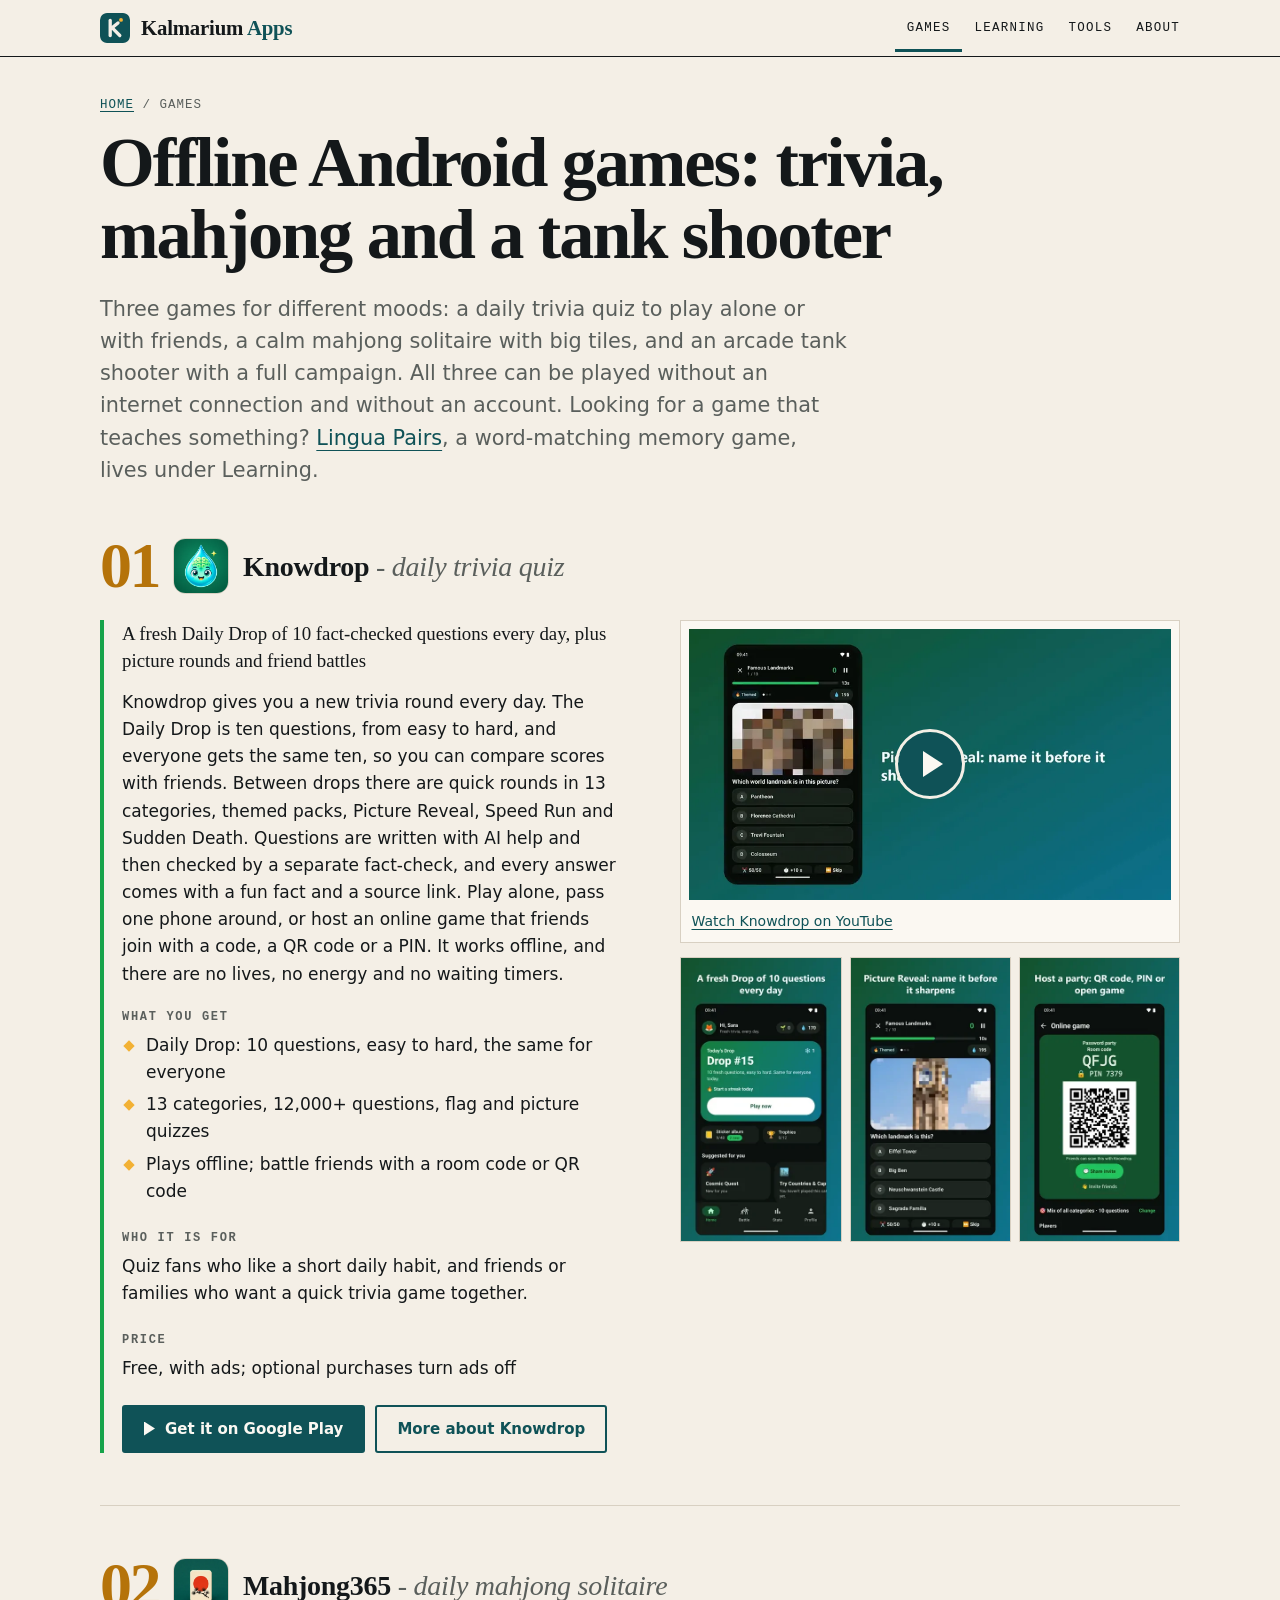
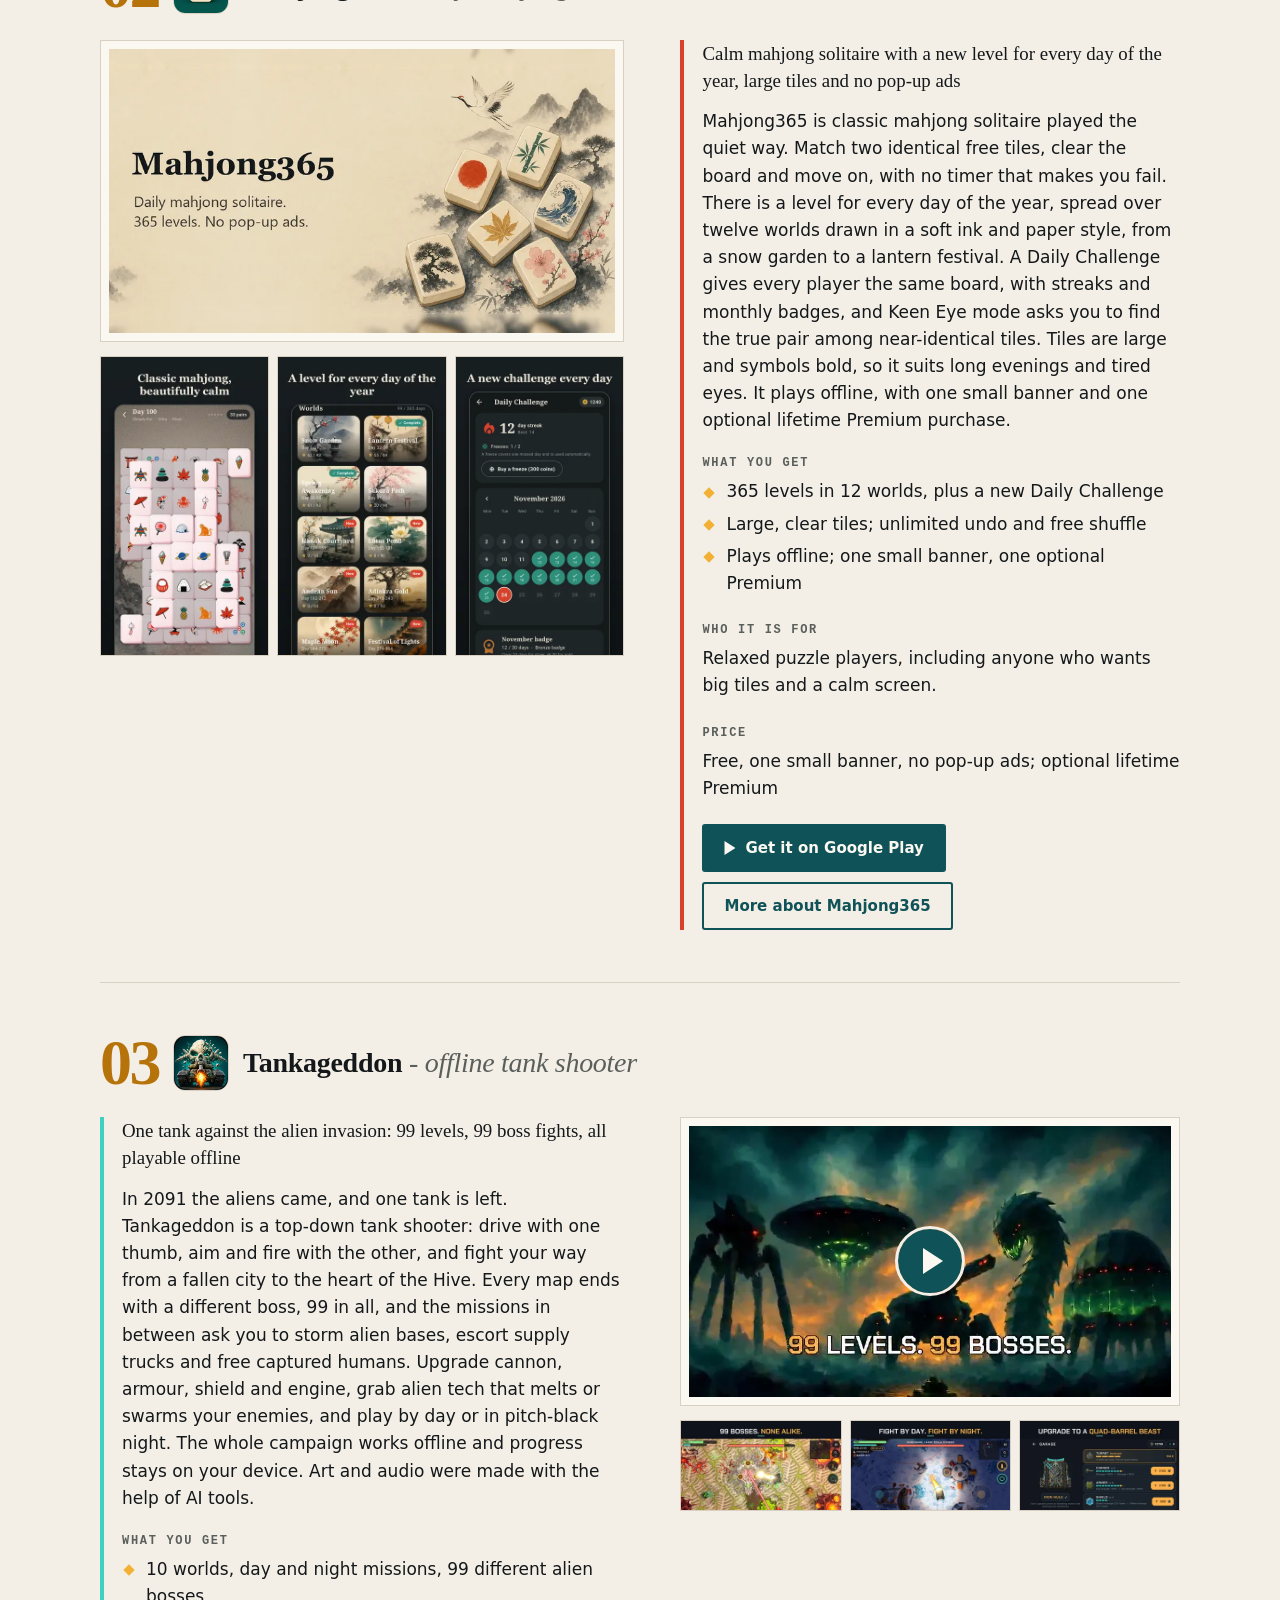
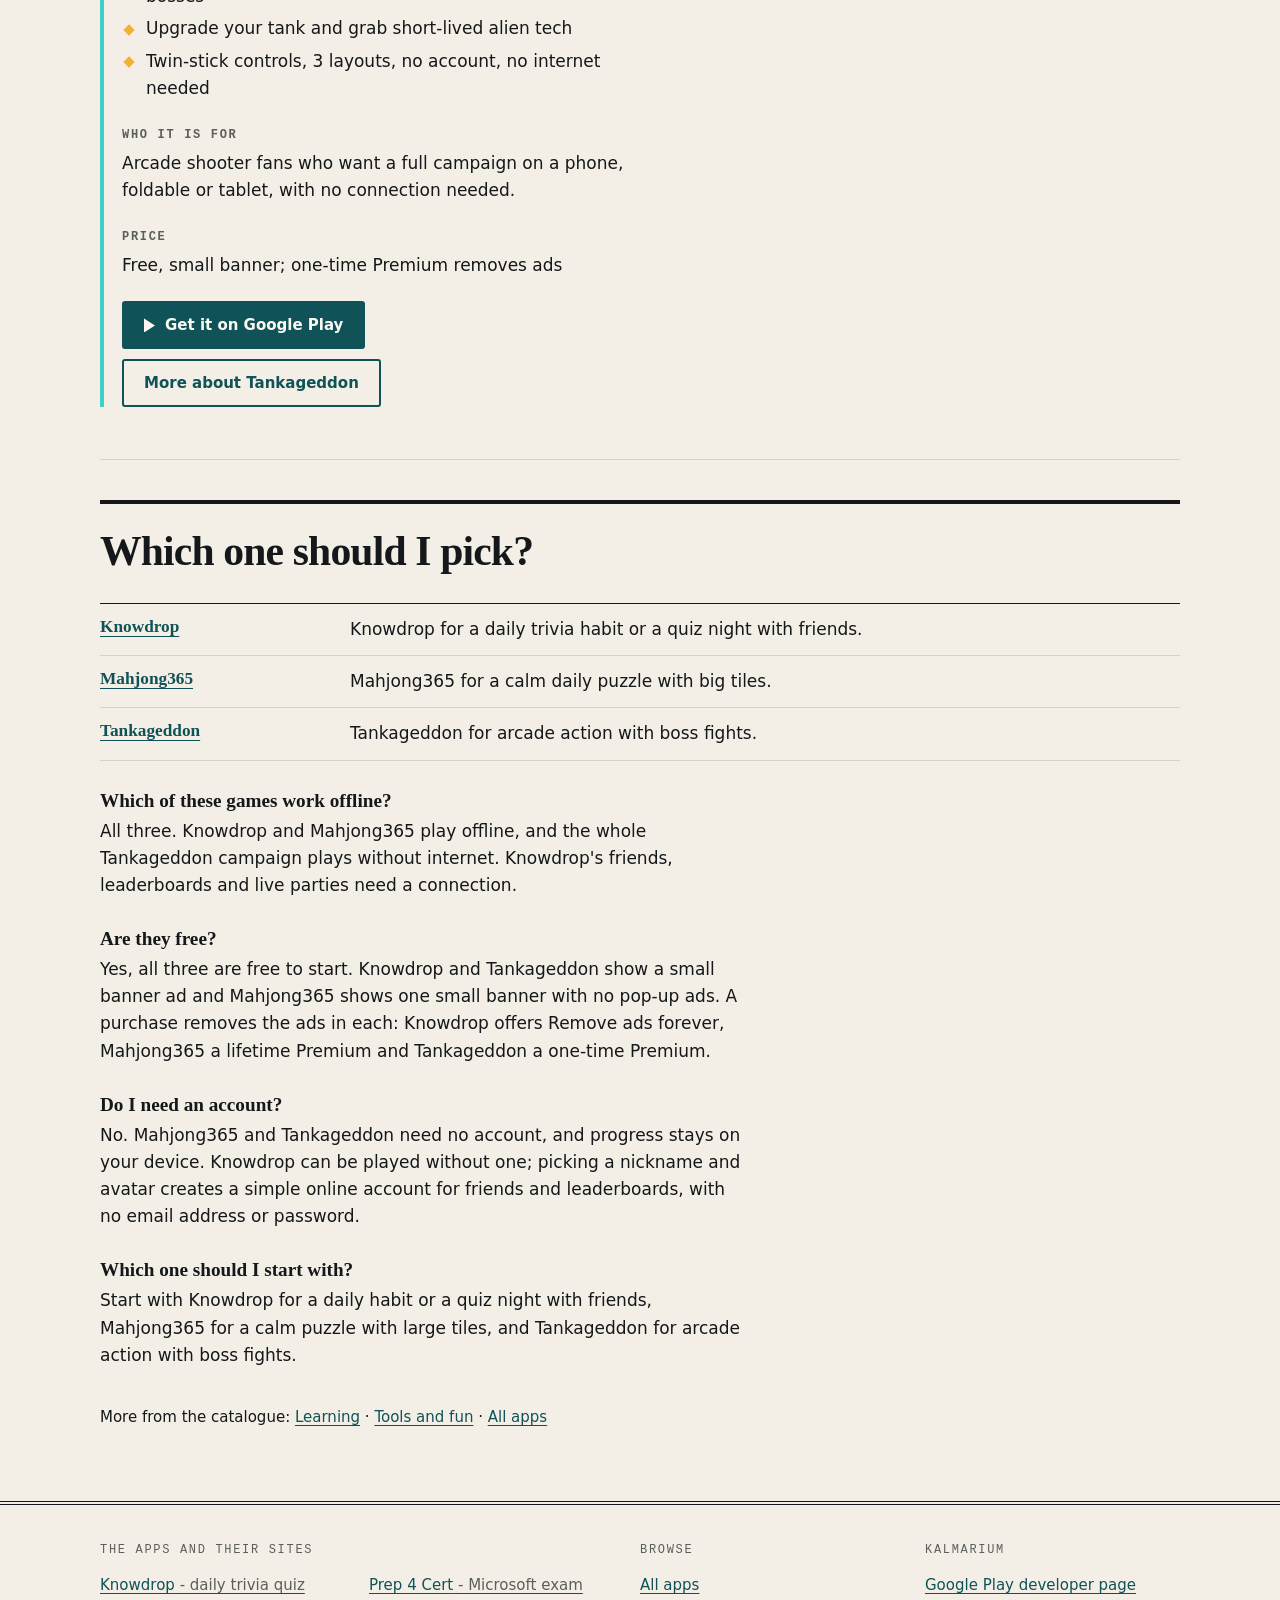
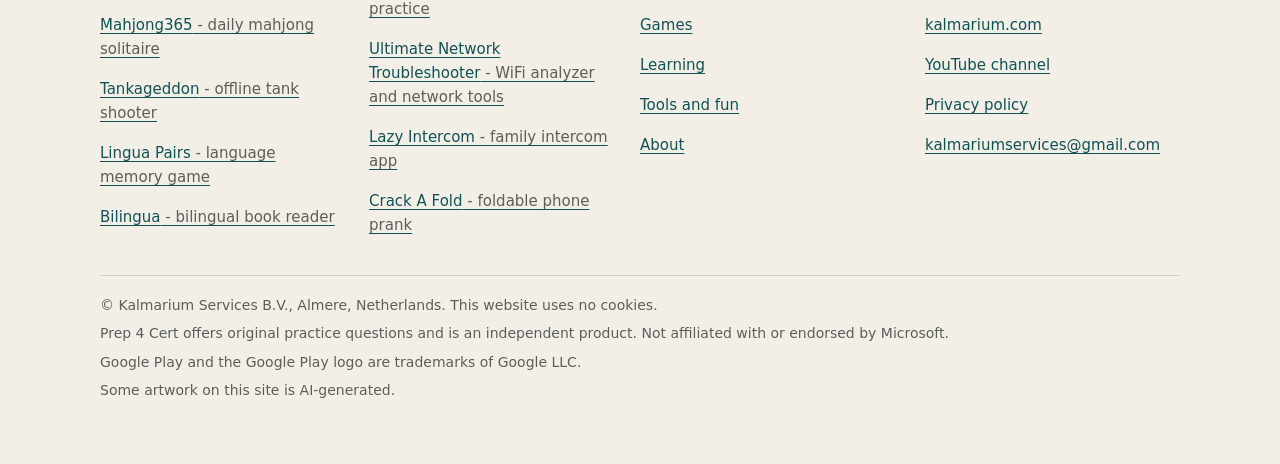
==== games/index.html @ eacc97db "Kalmarium Apps hub: landing site for all live apps Co-Authored-By: Claude Sonnet 5.5 <noreply@anthro" ====
<!doctype html>
<html lang="en">
<head>
<meta charset="utf-8">
<meta name="viewport" content="width=device-width, initial-scale=1">
<title>Android Games by Kalmarium: Trivia, Mahjong, Tank Shooter</title>
<meta name="description" content="Three Android games you can play offline: Knowdrop daily trivia quiz, Mahjong365 mahjong solitaire and Tankageddon, a tank shooter with 99 boss fights. Free to start.">
<link rel="canonical" href="https://apps.kalmarium.com/games/">
<meta name="theme-color" content="#F4EFE6" media="(prefers-color-scheme: light)">
<meta name="theme-color" content="#0E1416" media="(prefers-color-scheme: dark)">
<meta name="color-scheme" content="light dark">
<link rel="icon" type="image/png" href="/assets/favicon.png">
<link rel="apple-touch-icon" href="/assets/apple-touch-icon.png">
<meta property="og:type" content="website">
<meta property="og:site_name" content="Kalmarium Apps">
<meta property="og:locale" content="en_US">
<meta property="og:title" content="Android Games by Kalmarium: Trivia, Mahjong, Tank Shooter">
<meta property="og:description" content="Three Android games you can play offline: Knowdrop daily trivia quiz, Mahjong365 mahjong solitaire and Tankageddon, a tank shooter with 99 boss fights. Free to start.">
<meta property="og:url" content="https://apps.kalmarium.com/games/">
<meta property="og:image" content="https://apps.kalmarium.com/og.jpg">
<meta property="og:image:width" content="1200">
<meta property="og:image:height" content="630">
<meta property="og:image:alt" content="Kalmarium Apps: Android apps and games by Kalmarium Services">
<meta name="twitter:card" content="summary_large_image">
<meta name="twitter:title" content="Android Games by Kalmarium: Trivia, Mahjong, Tank Shooter">
<meta name="twitter:description" content="Three Android games you can play offline: Knowdrop daily trivia quiz, Mahjong365 mahjong solitaire and Tankageddon, a tank shooter with 99 boss fights. Free to start.">
<meta name="twitter:image" content="https://apps.kalmarium.com/og.jpg">
<link rel="stylesheet" href="/assets/site.css">
<script type="application/ld+json">{"@context":"https://schema.org","@graph":[{"@type":"Organization","@id":"https://apps.kalmarium.com/#org","name":"Kalmarium Services","legalName":"Kalmarium Services B.V.","url":"https://apps.kalmarium.com/","logo":"https://apps.kalmarium.com/brand/dev-icon-512.png","email":"kalmariumservices@gmail.com","address":{"@type":"PostalAddress","addressLocality":"Almere","addressCountry":"NL"},"sameAs":["https://play.google.com/store/apps/developer?id=Kalmarium+Services","https://www.youtube.com/@kalmariumservices","https://kalmarium.com"]},{"@type":"WebSite","@id":"https://apps.kalmarium.com/#website","name":"Kalmarium Apps","url":"https://apps.kalmarium.com/","publisher":{"@id":"https://apps.kalmarium.com/#org"},"inLanguage":"en"},{"@type":"BreadcrumbList","@id":"https://apps.kalmarium.com/games/#crumbs","itemListElement":[{"@type":"ListItem","position":1,"name":"Home","item":"https://apps.kalmarium.com/"},{"@type":"ListItem","position":2,"name":"Games","item":"https://apps.kalmarium.com/games/"}]},{"@type":"ItemList","@id":"https://apps.kalmarium.com/games/#list","itemListElement":[{"@type":"ListItem","position":1,"item":{"@type":"VideoGame","name":"Knowdrop","description":"A fresh Daily Drop of 10 fact-checked questions every day, plus picture rounds and friend battles","operatingSystem":"Android","applicationCategory":"GameApplication","url":"https://knowdrop.kalmarium.com/","installUrl":"https://play.google.com/store/apps/details?id=com.kalmarium.quizdrop&referrer=utm_source%3Dhub%26utm_medium%3Dgames","image":"https://apps.kalmarium.com/img/knowdrop/tile.webp","offers":{"@type":"Offer","price":"0","priceCurrency":"EUR"},"author":{"@id":"https://apps.kalmarium.com/#org"},"gamePlatform":"Android"}},{"@type":"ListItem","position":2,"item":{"@type":"VideoGame","name":"Mahjong365","description":"Calm mahjong solitaire with a new level for every day of the year, large tiles and no pop-up ads","operatingSystem":"Android","applicationCategory":"GameApplication","url":"https://gaborkalmar83.github.io/mahjong365-info/","installUrl":"https://play.google.com/store/apps/details?id=com.kalmarium.mahjong365&referrer=utm_source%3Dhub%26utm_medium%3Dgames","image":"https://apps.kalmarium.com/img/mahjong365/tile.webp","offers":{"@type":"Offer","price":"0","priceCurrency":"EUR"},"author":{"@id":"https://apps.kalmarium.com/#org"},"gamePlatform":"Android"}},{"@type":"ListItem","position":3,"item":{"@type":"VideoGame","name":"Tankageddon","description":"One tank against the alien invasion: 99 levels, 99 boss fights, all playable offline","operatingSystem":"Android","applicationCategory":"GameApplication","url":"https://tankageddon.kalmarium.com/","installUrl":"https://play.google.com/store/apps/details?id=com.kalmarium.tankageddon&referrer=utm_source%3Dhub%26utm_medium%3Dgames","image":"https://apps.kalmarium.com/img/tankageddon/tile.webp","offers":{"@type":"Offer","price":"0","priceCurrency":"EUR"},"author":{"@id":"https://apps.kalmarium.com/#org"},"gamePlatform":"Android"}}]},{"@type":"VideoObject","name":"Knowdrop: daily trivia quiz, trailer","description":"A short trailer for Knowdrop, the daily trivia quiz for Android: Picture Reveal, quick rounds, fun facts, 13 categories and games with friends.","thumbnailUrl":"https://apps.kalmarium.com/video/knowdrop-poster.webp","uploadDate":"2026-11-15","contentUrl":"https://apps.kalmarium.com/video/knowdrop.mp4","duration":"PT34S","width":1280,"height":720},{"@type":"VideoObject","name":"Tankageddon: offline tank shooter, trailer","description":"A 60 second trailer for Tankageddon: the alien invasion, 99 bosses, 10 worlds and the last tank on Earth.","thumbnailUrl":"https://apps.kalmarium.com/video/tankageddon-poster.webp","uploadDate":"2026-11-20","contentUrl":"https://apps.kalmarium.com/video/tankageddon.mp4","duration":"PT60S","width":1280,"height":720},{"@type":"FAQPage","@id":"https://apps.kalmarium.com/games/#faq","mainEntity":[{"@type":"Question","name":"Which of these games work offline?","acceptedAnswer":{"@type":"Answer","text":"All three. Knowdrop and Mahjong365 play offline, and the whole Tankageddon campaign plays without internet. Knowdrop's friends, leaderboards and live parties need a connection."}},{"@type":"Question","name":"Are they free?","acceptedAnswer":{"@type":"Answer","text":"Yes, all three are free to start. Knowdrop and Tankageddon show a small banner ad and Mahjong365 shows one small banner with no pop-up ads. A purchase removes the ads in each: Knowdrop offers Remove ads forever, Mahjong365 a lifetime Premium and Tankageddon a one-time Premium."}},{"@type":"Question","name":"Do I need an account?","acceptedAnswer":{"@type":"Answer","text":"No. Mahjong365 and Tankageddon need no account, and progress stays on your device. Knowdrop can be played without one; picking a nickname and avatar creates a simple online account for friends and leaderboards, with no email address or password."}},{"@type":"Question","name":"Which one should I start with?","acceptedAnswer":{"@type":"Answer","text":"Start with Knowdrop for a daily habit or a quiz night with friends, Mahjong365 for a calm puzzle with large tiles, and Tankageddon for arcade action with boss fights."}}]}]}</script>
<script defer src="/assets/site.js"></script>
<script defer src="https://overwatch.kalmarium.com/h.js" data-app="kalmarium-hub"></script>
</head>
<body>
<a class="skip" href="#main">Skip to content</a>
<header class="mast"><div class="wrap bar">
<a class="brand" href="/"><img src="/assets/logo.svg" width="30" height="30" alt="Kalmarium logo"><span>Kalmarium <i>Apps</i></span></a>
<nav aria-label="Main"><ul><li><a href="/games/" aria-current="page">Games</a></li><li><a href="/learning/">Learning</a></li><li><a href="/tools/">Tools</a></li><li><a href="/#about">About</a></li></ul></nav>
</div></header>
<main id="main">
<div class="wrap phead">
<nav class="crumbs" aria-label="Breadcrumb"><a href="/">Home</a> / <span aria-current="page">Games</span></nav>
<h1>Offline Android games: trivia, mahjong and a tank shooter</h1>
<p class="lede">Three games for different moods: a daily trivia quiz to play alone or with friends, a calm mahjong solitaire with big tiles, and an arcade tank shooter with a full campaign. All three can be played without an internet connection and without an account. Looking for a game that teaches something? <a href="/learning/#lingua-pairs">Lingua Pairs</a>, a word-matching memory game, lives under Learning.</p>

</div>
<div class="wrap">
<article class="deep" id="knowdrop" aria-labelledby="knowdrop-h" style="--a:#16a34a">
<header class="dh"><p class="no" aria-hidden="true">01</p><img src="/img/knowdrop/icon.webp" width="56" height="56" alt="Knowdrop app icon" loading="lazy" decoding="async"><h2 id="knowdrop-h"><a href="https://knowdrop.kalmarium.com/?utm_source=hub&amp;utm_medium=games">Knowdrop<span class="d"> - daily trivia quiz</span></a></h2></header>
<div class="dgrid">
<div class="txt">
<p class="hook">A fresh Daily Drop of 10 fact-checked questions every day, plus picture rounds and friend battles</p>
<p>Knowdrop gives you a new trivia round every day. The Daily Drop is ten questions, from easy to hard, and everyone gets the same ten, so you can compare scores with friends. Between drops there are quick rounds in 13 categories, themed packs, Picture Reveal, Speed Run and Sudden Death. Questions are written with AI help and then checked by a separate fact-check, and every answer comes with a fun fact and a source link. Play alone, pass one phone around, or host an online game that friends join with a code, a QR code or a PIN. It works offline, and there are no lives, no energy and no waiting timers.</p>
<h3>What you get</h3>
<ul class="pts"><li>Daily Drop: 10 questions, easy to hard, the same for everyone</li><li>13 categories, 12,000+ questions, flag and picture quizzes</li><li>Plays offline; battle friends with a room code or QR code</li></ul>
<h3>Who it is for</h3>
<p>Quiz fans who like a short daily habit, and friends or families who want a quick trivia game together.</p>
<h3>Price</h3>
<p>Free, with ads; optional purchases turn ads off</p>

<div class="btns"><a class="btn play" href="https://play.google.com/store/apps/details?id=com.kalmarium.quizdrop&amp;referrer=utm_source%3Dhub%26utm_medium%3Dgames" rel="noopener" aria-label="Get it on Google Play: Knowdrop">Get it on Google Play</a><a class="btn alt" href="https://knowdrop.kalmarium.com/?utm_source=hub&amp;utm_medium=games" aria-label="More about Knowdrop, the daily trivia quiz, on its own website">More about Knowdrop</a></div>
</div>
<div class="media"><figure class="tile"><a class="vid" href="/video/knowdrop.mp4" data-video="Play video: Knowdrop: daily trivia quiz, trailer" aria-label="Play video: Knowdrop: daily trivia quiz, trailer"><img src="/video/knowdrop-poster.webp" width="800" height="450" alt="Knowdrop logo, a smiling water drop with a green brain, with the line Fresh trivia, every day and a collage of quiz pictures" loading="lazy" decoding="async"><span class="play" aria-hidden="true"><i></i></span></a><figcaption><a href="https://www.youtube.com/watch?v=GaIAvPnITpM">Watch Knowdrop on YouTube</a></figcaption></figure><div class="shots"><img src="/img/knowdrop/shot-1.webp" width="360" height="640" alt="Knowdrop home screen with today&#x27;s Daily Drop and a Play now button" loading="lazy" decoding="async"><img src="/img/knowdrop/shot-2.webp" width="360" height="640" alt="A Picture Reveal question showing a pixelated landmark with four answer options" loading="lazy" decoding="async"><img src="/img/knowdrop/shot-3.webp" width="360" height="640" alt="Hosting an online Knowdrop game with a room code, a PIN and a QR code" loading="lazy" decoding="async"></div></div>
</div>
</article>
<article class="deep flip" id="mahjong365" aria-labelledby="mahjong365-h" style="--a:#D9412B">
<header class="dh"><p class="no" aria-hidden="true">02</p><img src="/img/mahjong365/icon.webp" width="56" height="56" alt="Mahjong365 app icon" loading="lazy" decoding="async"><h2 id="mahjong365-h"><a href="https://gaborkalmar83.github.io/mahjong365-info/?utm_source=hub&amp;utm_medium=games">Mahjong365<span class="d"> - daily mahjong solitaire</span></a></h2></header>
<div class="dgrid">
<div class="txt">
<p class="hook">Calm mahjong solitaire with a new level for every day of the year, large tiles and no pop-up ads</p>
<p>Mahjong365 is classic mahjong solitaire played the quiet way. Match two identical free tiles, clear the board and move on, with no timer that makes you fail. There is a level for every day of the year, spread over twelve worlds drawn in a soft ink and paper style, from a snow garden to a lantern festival. A Daily Challenge gives every player the same board, with streaks and monthly badges, and Keen Eye mode asks you to find the true pair among near-identical tiles. Tiles are large and symbols bold, so it suits long evenings and tired eyes. It plays offline, with one small banner and one optional lifetime Premium purchase.</p>
<h3>What you get</h3>
<ul class="pts"><li>365 levels in 12 worlds, plus a new Daily Challenge</li><li>Large, clear tiles; unlimited undo and free shuffle</li><li>Plays offline; one small banner, one optional Premium</li></ul>
<h3>Who it is for</h3>
<p>Relaxed puzzle players, including anyone who wants big tiles and a calm screen.</p>
<h3>Price</h3>
<p>Free, one small banner, no pop-up ads; optional lifetime Premium</p>

<div class="btns"><a class="btn play" href="https://play.google.com/store/apps/details?id=com.kalmarium.mahjong365&amp;referrer=utm_source%3Dhub%26utm_medium%3Dgames" rel="noopener" aria-label="Get it on Google Play: Mahjong365">Get it on Google Play</a><a class="btn alt" href="https://gaborkalmar83.github.io/mahjong365-info/?utm_source=hub&amp;utm_medium=games" aria-label="More about Mahjong365, the daily mahjong solitaire, on its own website">More about Mahjong365</a></div>
</div>
<div class="media"><figure class="tile"><img src="/img/mahjong365/tile.webp" width="800" height="450" alt="Mahjong365 title on a cream ink-wash background beside five mahjong tiles with plants, a sun and a wave" loading="lazy" decoding="async"></figure><div class="shots"><img src="/img/mahjong365/shot-1.webp" width="360" height="640" alt="A Mahjong365 board of large mahjong tiles on day 100" loading="lazy" decoding="async"><img src="/img/mahjong365/shot-2.webp" width="360" height="640" alt="The Mahjong365 world list with ink-wash pictures such as Snow Garden and Lantern Festival" loading="lazy" decoding="async"><img src="/img/mahjong365/shot-3.webp" width="360" height="640" alt="The Daily Challenge screen with a streak counter and a calendar" loading="lazy" decoding="async"></div></div>
</div>
</article>
<article class="deep" id="tankageddon" aria-labelledby="tankageddon-h" style="--a:#3fd0c4">
<header class="dh"><p class="no" aria-hidden="true">03</p><img src="/img/tankageddon/icon.webp" width="56" height="56" alt="Tankageddon app icon" loading="lazy" decoding="async"><h2 id="tankageddon-h"><a href="https://tankageddon.kalmarium.com/?utm_source=hub&amp;utm_medium=games">Tankageddon<span class="d"> - offline tank shooter</span></a></h2></header>
<div class="dgrid">
<div class="txt">
<p class="hook">One tank against the alien invasion: 99 levels, 99 boss fights, all playable offline</p>
<p>In 2091 the aliens came, and one tank is left. Tankageddon is a top-down tank shooter: drive with one thumb, aim and fire with the other, and fight your way from a fallen city to the heart of the Hive. Every map ends with a different boss, 99 in all, and the missions in between ask you to storm alien bases, escort supply trucks and free captured humans. Upgrade cannon, armour, shield and engine, grab alien tech that melts or swarms your enemies, and play by day or in pitch-black night. The whole campaign works offline and progress stays on your device. Art and audio were made with the help of AI tools.</p>
<h3>What you get</h3>
<ul class="pts"><li>10 worlds, day and night missions, 99 different alien bosses</li><li>Upgrade your tank and grab short-lived alien tech</li><li>Twin-stick controls, 3 layouts, no account, no internet needed</li></ul>
<h3>Who it is for</h3>
<p>Arcade shooter fans who want a full campaign on a phone, foldable or tablet, with no connection needed.</p>
<h3>Price</h3>
<p>Free, small banner; one-time Premium removes ads</p>

<div class="btns"><a class="btn play" href="https://play.google.com/store/apps/details?id=com.kalmarium.tankageddon&amp;referrer=utm_source%3Dhub%26utm_medium%3Dgames" rel="noopener" aria-label="Get it on Google Play: Tankageddon">Get it on Google Play</a><a class="btn alt" href="https://tankageddon.kalmarium.com/?utm_source=hub&amp;utm_medium=games" aria-label="More about Tankageddon, the offline tank shooter, on its own website">More about Tankageddon</a></div>
</div>
<div class="media"><figure class="tile"><a class="vid" href="/video/tankageddon.mp4" data-video="Play video: Tankageddon: offline tank shooter, trailer" aria-label="Play video: Tankageddon: offline tank shooter, trailer"><img src="/video/tankageddon-poster.webp" width="800" height="450" alt="A lone tank fires at an alien mothership above a burning ruined city" loading="lazy" decoding="async"><span class="play" aria-hidden="true"><i></i></span></a></figure><div class="shots"><img src="/img/tankageddon/shot-1.webp" width="360" height="202" alt="Tankageddon boss fight with the tank firing at a giant alien boss" loading="lazy" decoding="async"><img src="/img/tankageddon/shot-2.webp" width="360" height="202" alt="A night mission in Tankageddon lit by the tank&#x27;s headlights" loading="lazy" decoding="async"><img src="/img/tankageddon/shot-3.webp" width="360" height="202" alt="The Tankageddon garage screen with tank upgrades from one barrel to four" loading="lazy" decoding="async"></div></div>
</div>
</article>
<section class="pick" aria-labelledby="pick-h">
<h2 id="pick-h">Which one should I pick?</h2>
<dl><div><dt><a href="#knowdrop">Knowdrop</a></dt><dd>Knowdrop for a daily trivia habit or a quiz night with friends.</dd></div><div><dt><a href="#mahjong365">Mahjong365</a></dt><dd>Mahjong365 for a calm daily puzzle with big tiles.</dd></div><div><dt><a href="#tankageddon">Tankageddon</a></dt><dd>Tankageddon for arcade action with boss fights.</dd></div></dl>
<h3>Which of these games work offline?</h3>
<p>All three. Knowdrop and Mahjong365 play offline, and the whole Tankageddon campaign plays without internet. Knowdrop&#x27;s friends, leaderboards and live parties need a connection.</p>
<h3>Are they free?</h3>
<p>Yes, all three are free to start. Knowdrop and Tankageddon show a small banner ad and Mahjong365 shows one small banner with no pop-up ads. A purchase removes the ads in each: Knowdrop offers Remove ads forever, Mahjong365 a lifetime Premium and Tankageddon a one-time Premium.</p>
<h3>Do I need an account?</h3>
<p>No. Mahjong365 and Tankageddon need no account, and progress stays on your device. Knowdrop can be played without one; picking a nickname and avatar creates a simple online account for friends and leaderboards, with no email address or password.</p>
<h3>Which one should I start with?</h3>
<p>Start with Knowdrop for a daily habit or a quiz night with friends, Mahjong365 for a calm puzzle with large tiles, and Tankageddon for arcade action with boss fights.</p>
</section>
<p class="others">More from the catalogue: <a href="/learning/">Learning</a> &middot; <a href="/tools/">Tools and fun</a> &middot; <a href="/">All apps</a></p>
</div>
</main>
<footer class="foot"><div class="wrap">
<div class="fcols">
<nav class="apps" aria-label="App websites"><p class="fh">The apps and their sites</p><ul><li><a href="https://knowdrop.kalmarium.com/?utm_source=hub&amp;utm_medium=games">Knowdrop<span>&nbsp;- daily trivia quiz</span></a></li><li><a href="https://gaborkalmar83.github.io/mahjong365-info/?utm_source=hub&amp;utm_medium=games">Mahjong365<span>&nbsp;- daily mahjong solitaire</span></a></li><li><a href="https://tankageddon.kalmarium.com/?utm_source=hub&amp;utm_medium=games">Tankageddon<span>&nbsp;- offline tank shooter</span></a></li><li><a href="https://lingua.kalmarium.com/?utm_source=hub&amp;utm_medium=games">Lingua Pairs<span>&nbsp;- language memory game</span></a></li><li><a href="https://bilingua.kalmarium.com/?utm_source=hub&amp;utm_medium=games">Bilingua<span>&nbsp;- bilingual book reader</span></a></li><li><a href="https://prep4cert.kalmarium.com/?utm_source=hub&amp;utm_medium=games">Prep 4 Cert<span>&nbsp;- Microsoft exam practice</span></a></li><li><a href="https://netcheck.kalmarium.com/?utm_source=hub&amp;utm_medium=games">Ultimate Network Troubleshooter<span>&nbsp;- WiFi analyzer and network tools</span></a></li><li><a href="https://intercom.kalmarium.com/?utm_source=hub&amp;utm_medium=games">Lazy Intercom<span>&nbsp;- family intercom app</span></a></li><li><a href="https://crackafold.kalmarium.com/?utm_source=hub&amp;utm_medium=games">Crack A Fold<span>&nbsp;- foldable phone prank</span></a></li></ul></nav>
<nav aria-label="Browse"><p class="fh">Browse</p><ul><li><a href="/">All apps</a></li><li><a href="/games/">Games</a></li><li><a href="/learning/">Learning</a></li><li><a href="/tools/">Tools and fun</a></li><li><a href="/#about">About</a></li></ul></nav>
<nav aria-label="Kalmarium"><p class="fh">Kalmarium</p><ul><li><a href="https://play.google.com/store/apps/developer?id=Kalmarium+Services">Google Play developer page</a></li><li><a href="https://kalmarium.com">kalmarium.com</a></li><li><a href="https://www.youtube.com/@kalmariumservices">YouTube channel</a></li><li><a href="/privacy-policy.html">Privacy policy</a></li><li><a href="mailto:kalmariumservices@gmail.com">kalmariumservices@gmail.com</a></li></ul></nav>
</div>
<div class="legal"><p>&copy; Kalmarium Services B.V., Almere, Netherlands. This website uses no cookies.</p><p>Prep 4 Cert offers original practice questions and is an independent product. Not affiliated with or endorsed by Microsoft.</p><p>Google Play and the Google Play logo are trademarks of Google LLC.</p><p>Some artwork on this site is AI-generated.</p></div>
</div></footer>
</body>
</html>
---- assets/site.css ----
/* Kalmarium Apps: a printed product catalogue. System fonts only. */
:root{color-scheme:light dark;--paper:#F4EFE6;--surface:#FBF8F2;--ink:#14181A;--muted:#5A5F5C;--line:#D8D0C2;--brand:#0F5257;--on-brand:#FBF8F2;--accent:#B5730A;--fill:#F2B134;--signal:#C23A26;--band:#0F5257;--band-ink:#F4EFE6;--band-mute:#B9D2CF;--band-line:#2F7A7E;--serif:Georgia,"Iowan Old Style","Palatino Linotype",serif;--sans:system-ui,-apple-system,"Segoe UI",Roboto,sans-serif;--mono:ui-monospace,"Cascadia Mono",Consolas,monospace}
@media (prefers-color-scheme:dark){:root{--paper:#0E1416;--surface:#151E21;--ink:#E9EEF0;--muted:#9AA8AD;--line:#2A383D;--brand:#3FD0C4;--on-brand:#0E1416;--accent:#FFB347;--fill:#FFB347;--signal:#E8654F;--band:#151E21;--band-ink:#E9EEF0;--band-mute:#9AA8AD;--band-line:#2A383D}}
*,*::before,*::after{box-sizing:border-box}
html{-webkit-text-size-adjust:100%;scroll-behavior:smooth;scroll-padding-top:12px}
body{margin:0;background:var(--paper);color:var(--ink);font:17px/1.6 var(--sans);text-rendering:optimizeLegibility}
img{display:block;max-width:100%;height:auto}
a{color:var(--brand);text-underline-offset:.22em;text-decoration-thickness:1px}
a:hover{text-decoration-thickness:2px}
:focus-visible{outline:2px solid var(--brand);outline-offset:2px}
.band :focus-visible{outline-color:var(--band-ink)}
.wrap{max-width:1120px;margin:0 auto;padding:0 20px}
.skip{position:absolute;left:12px;top:-80px;z-index:10;background:var(--ink);color:var(--paper);padding:12px 16px;font-weight:600}
.skip:focus{top:8px}
h1,h2,h3{font-family:var(--serif);font-weight:700;margin:0;text-wrap:balance}
p{margin:0 0 1em}
ul{margin:0;padding:0}

/* masthead */
.mast{border-bottom:1px solid var(--ink)}
.bar{display:flex;flex-wrap:wrap;align-items:center;justify-content:space-between;column-gap:24px}
.brand{display:flex;align-items:center;gap:11px;min-height:56px;font:700 1.3rem/1 var(--serif);letter-spacing:-.01em;color:var(--ink);text-decoration:none}
.brand img{width:30px;height:30px;border-radius:7px;object-fit:cover;object-position:0 50%}
.brand i{font-style:normal;color:var(--brand)}
.mast nav ul{display:flex;flex-wrap:wrap;list-style:none;margin:0 -12px}
.mast nav a{display:inline-flex;align-items:center;min-height:48px;padding:0 12px;font:12.5px/1 var(--mono);letter-spacing:.1em;text-transform:uppercase;color:var(--ink);text-decoration:none;border-bottom:3px solid transparent;border-top:3px solid transparent}
.mast nav a:hover,.mast nav a[aria-current]{border-bottom-color:var(--brand)}

/* hero */
.hero{padding:44px 20px 0}
.kicker{margin:0 0 20px;font:12.5px/1.5 var(--mono);letter-spacing:.12em;text-transform:uppercase;color:var(--muted)}
.kicker::before{content:"";display:inline-block;width:32px;height:4px;margin-right:12px;vertical-align:middle;background:var(--fill)}
h1{font-size:clamp(2.4rem,8.2vw,5.2rem);line-height:1.02;letter-spacing:-.03em;max-width:13em}
h1 em{display:block;font-weight:400;color:var(--brand)}
.lede{max-width:36em;margin:22px 0 0;font-size:clamp(1.08rem,2.3vw,1.3rem);line-height:1.55;color:var(--muted)}
.strip{display:grid;grid-template-columns:repeat(3,1fr);margin:40px 0 0;padding:0;list-style:none;border-top:1px solid var(--ink);border-left:1px solid var(--line)}
.strip li{border-right:1px solid var(--line);border-bottom:1px solid var(--line)}
.strip li{display:flex}
.strip a{flex:1;display:flex;flex-direction:column;align-items:center;gap:7px;padding:14px 6px 14px;color:var(--ink);text-decoration:none;text-align:center;font:600 13px/1.25 var(--sans)}
.strip a:hover{background:var(--surface)}
.strip b{font:400 11px/1 var(--mono);letter-spacing:.12em;color:var(--muted)}
.strip img{width:72px;height:72px;border-radius:22%}
.ruler{height:16px;margin:0 0 0;background:repeating-linear-gradient(90deg,var(--line) 0 1px,transparent 1px 8px) bottom/100% 7px no-repeat,repeating-linear-gradient(90deg,var(--muted) 0 1px,transparent 1px 40px) bottom/100% 14px no-repeat;opacity:.9}

/* catalogue */
.cat{padding-top:60px}
.cat-h{display:flex;flex-wrap:wrap;align-items:baseline;justify-content:space-between;gap:4px 24px;padding-top:14px;border-top:4px solid var(--ink)}
.cat-h h2{font-size:clamp(1.9rem,4.6vw,2.8rem);line-height:1.1;letter-spacing:-.02em}
.cat-h p{margin:0;font:12.5px/1.5 var(--mono);letter-spacing:.1em;text-transform:uppercase;color:var(--muted)}
.cat-h a{color:var(--brand)}
.cat-i{max-width:40em;margin:10px 0 0;color:var(--muted)}
.entry{display:grid;gap:24px;padding:40px 0;border-bottom:1px solid var(--line)}
.entry:last-child{border-bottom:0}
.txt{padding-left:18px;border-left:4px solid var(--a,var(--brand))}
.no{display:flex;align-items:baseline;gap:10px;margin:0 0 4px;font:700 clamp(2.8rem,7vw,4.2rem)/1 var(--serif);letter-spacing:-.04em;color:var(--accent)}
.no small{font:400 12px/1 var(--mono);letter-spacing:.12em;color:var(--muted)}
.eh{display:flex;align-items:center;gap:14px;margin:12px 0 12px}
.eh img{flex:none;width:56px;height:56px;border-radius:22%;border:1px solid var(--line)}
.eh h3,.dh h2{font-size:clamp(1.3rem,3.2vw,1.75rem);line-height:1.18;letter-spacing:-.01em}
.eh a,.dh a{color:var(--ink);text-decoration:none}
.eh a:hover,.dh a:hover{color:var(--brand);text-decoration:underline}
.eh .d,.dh .d{font-weight:400;font-style:italic;color:var(--muted)}
.hook{margin:0 0 14px;font:1.18rem/1.45 var(--serif)}
.pts{list-style:none;margin:0 0 6px}
.pts li{position:relative;margin:5px 0;padding-left:24px}
.pts li::before{content:"";position:absolute;left:3px;top:.6em;width:8px;height:8px;background:var(--fill);transform:rotate(45deg)}
.spec{margin:18px 0 0;border-top:1px solid var(--ink)}
.spec div{display:grid;grid-template-columns:84px 1fr;gap:12px;padding:9px 0;border-bottom:1px solid var(--line)}
.spec dt{font:400 11.5px/1.7 var(--mono);letter-spacing:.12em;text-transform:uppercase;color:var(--muted)}
.spec dd{margin:0;font-size:15px;line-height:1.5}
.note{margin:12px 0 0;font-size:14px;color:var(--muted)}
.btns{display:flex;flex-wrap:wrap;gap:10px;margin-top:22px}
.btn{display:inline-flex;align-items:center;justify-content:center;gap:10px;min-height:48px;padding:0 20px;border:2px solid var(--brand);border-radius:3px;background:var(--brand);color:var(--on-brand);font:600 15px/1.2 var(--sans);text-decoration:none;transition:transform .12s,background-color .12s,color .12s}
.btn:hover{transform:translateY(-2px);text-decoration:none}
.btn.alt{background:transparent;color:var(--brand)}
.btn.alt:hover{background:var(--brand);color:var(--on-brand)}
.btn.play::before{content:"";width:11px;height:14px;background:currentColor;clip-path:polygon(0 0,100% 50%,0 100%)}
.tile{margin:0;padding:8px;background:var(--surface);border:1px solid var(--line)}
.tile figcaption{padding:10px 2px 2px;font-size:14px}
.tile>img,.tile>.vid>img{width:100%;aspect-ratio:16/9;object-fit:cover;background:var(--line)}

/* video facade */
.vid{position:relative;display:block;color:inherit}
.vid .play{position:absolute;inset:0;display:grid;place-items:center}
.vid .play i{position:relative;width:64px;height:64px;border-radius:50%;background:var(--brand);outline:3px solid var(--paper)}
.vid .play i::before{content:"";position:absolute;left:25px;top:19px;border:13px solid transparent;border-left:20px solid var(--on-brand);border-right:0}
.vid:hover .play i{transform:scale(1.06);transition:transform .12s}
video{display:block;width:100%;height:auto;background:#000}
.tall{max-width:300px;margin:0 auto}

/* band: how we build */
.band{margin-top:64px;background:var(--band);color:var(--band-ink)}
.band .wrap{padding-top:52px;padding-bottom:56px}
.band h2{font-size:clamp(1.9rem,4.6vw,2.8rem);letter-spacing:-.02em}
.band ol{display:grid;grid-template-columns:1fr;margin:30px 0 0;padding:0;list-style:none;border-top:1px solid var(--band-ink)}
.band li{padding:18px 0 20px;border-bottom:1px solid var(--band-line)}
.band li b{display:block;margin-bottom:4px;font:700 1.2rem/1.25 var(--serif)}
.band li span{display:block;font:400 11.5px/1 var(--mono);letter-spacing:.14em;color:var(--fill);margin-bottom:10px}
.band p{margin:0;color:var(--band-mute)}

/* about */
.about{display:grid;gap:28px;padding-top:64px;padding-bottom:8px}
.about h2{font-size:clamp(1.9rem,4.6vw,2.8rem);letter-spacing:-.02em;margin-bottom:14px}
.about p{max-width:36em}
.co{margin:0;padding:16px 18px;background:var(--surface);border:1px solid var(--line);border-top:4px solid var(--fill);font-size:15px;align-self:start}
.co dt{font:400 11.5px/1.7 var(--mono);letter-spacing:.12em;text-transform:uppercase;color:var(--muted)}
.co dd{margin:0 0 12px}
.co dd:last-child{margin:0}

/* footer */
.foot{margin-top:72px;padding:36px 0 56px;border-top:4px double var(--ink);font-size:15px}
.fcols{display:grid;gap:30px}
.foot .fh{margin:0 0 6px;font:400 12px/1.5 var(--mono);letter-spacing:.14em;text-transform:uppercase;color:var(--muted)}
.foot ul{list-style:none}
.foot li a{display:block;padding:12px 0;line-height:24px}
.foot li a span{color:var(--muted)}
.legal{margin:30px 0 0;padding-top:18px;border-top:1px solid var(--line);color:var(--muted);font-size:14px}
.legal p{margin:0 0 6px}

/* category pages */
.crumbs{margin:0;padding:14px 0 0;font:12.5px/1.5 var(--mono);letter-spacing:.08em;text-transform:uppercase;color:var(--muted)}
.crumbs a{display:inline-flex;align-items:center;min-height:44px;color:var(--brand)}
.phead{padding:12px 20px 0}
.phead h1{font-size:clamp(2.2rem,7vw,4.4rem);max-width:15em}
.cross{margin:26px 0 0;padding:12px 0;border-top:1px solid var(--line);border-bottom:1px solid var(--line);font-size:15px}
.deep{padding:48px 0 52px;border-bottom:1px solid var(--line)}
.dh{display:flex;align-items:center;gap:14px;margin:0 0 22px}
.dh .no{margin:0;font-size:clamp(2.6rem,7vw,4rem)}
.dh img{flex:none;width:56px;height:56px;border-radius:22%;border:1px solid var(--line)}
.dgrid{display:grid;gap:28px}
.dgrid h3{margin:24px 0 6px;font:700 12px/1.5 var(--mono);letter-spacing:.14em;text-transform:uppercase;color:var(--muted)}
.dgrid h3:first-of-type{margin-top:20px}
.dgrid p{max-width:38em}
.media{display:grid;gap:14px;align-content:start}
.shots{display:grid;grid-template-columns:repeat(3,1fr);gap:8px;margin:0;align-items:start}
.shots img{width:100%;border:1px solid var(--line);background:var(--line)}
.ytl{margin:0;font-size:15px}
.pick{margin:40px 0 0;padding-top:14px;border-top:4px solid var(--ink)}
.pick h2{font-size:clamp(1.8rem,4.4vw,2.6rem);letter-spacing:-.02em;margin-bottom:12px}
.pick dl{margin:18px 0 8px;border-top:1px solid var(--ink)}
.pick dl div{display:grid;gap:2px 20px;padding:12px 0;border-bottom:1px solid var(--line)}
.pick dt{font:700 1.08rem/1.3 var(--serif)}
.pick dd{margin:0}
.pick h3{margin:28px 0 4px;font:700 1.2rem/1.3 var(--serif)}
.pick p{max-width:38em}
.others{margin:36px 0 0;font-size:15px}
.doc{max-width:42em;padding-top:36px}
.doc h1{font-size:clamp(2.2rem,6vw,3.6rem)}
.doc h2{margin:34px 0 8px;font-size:1.45rem}
.doc .lede{margin-bottom:26px}

@media (min-width:600px){
.band ol{grid-template-columns:1fr 1fr;column-gap:36px}
.fcols{grid-template-columns:1fr 1fr}
.fcols .apps ul{columns:2;column-gap:28px}
.fcols .apps li{break-inside:avoid}
.pick dl div{grid-template-columns:230px 1fr}
}
@media (min-width:900px){
.hero{padding-top:72px}
.strip{grid-template-columns:repeat(9,1fr)}
.strip img{width:80px;height:80px}
.entry{grid-template-columns:minmax(0,1.08fr) minmax(0,1fr);gap:56px;align-items:center;padding:56px 0}
.entry.flip .tile{order:-1}
.band ol{grid-template-columns:repeat(4,1fr);column-gap:0}
.band li{padding:20px 28px 24px 0;margin-right:28px;border-bottom:0;border-right:1px solid var(--band-line)}
.band li:last-child{border-right:0;margin-right:0}
.about{grid-template-columns:1.5fr 1fr;gap:64px}
.fcols{grid-template-columns:2fr 1fr 1fr}
.dgrid{grid-template-columns:minmax(0,1.05fr) minmax(0,1fr);gap:56px}
.deep.flip .media{order:-1}
.foot li a{padding:8px 0}
}
@media (max-width:380px){.btn{width:100%}.strip a{font-size:12px}}
@media (prefers-reduced-motion:reduce){html{scroll-behavior:auto}*,*::before,*::after{transition:none!important;animation:none!important}.btn:hover,.vid:hover .play i{transform:none}}
@media print{.mast nav,.ruler,.btns,.strip,.skip{display:none}body{background:#fff;color:#000}}
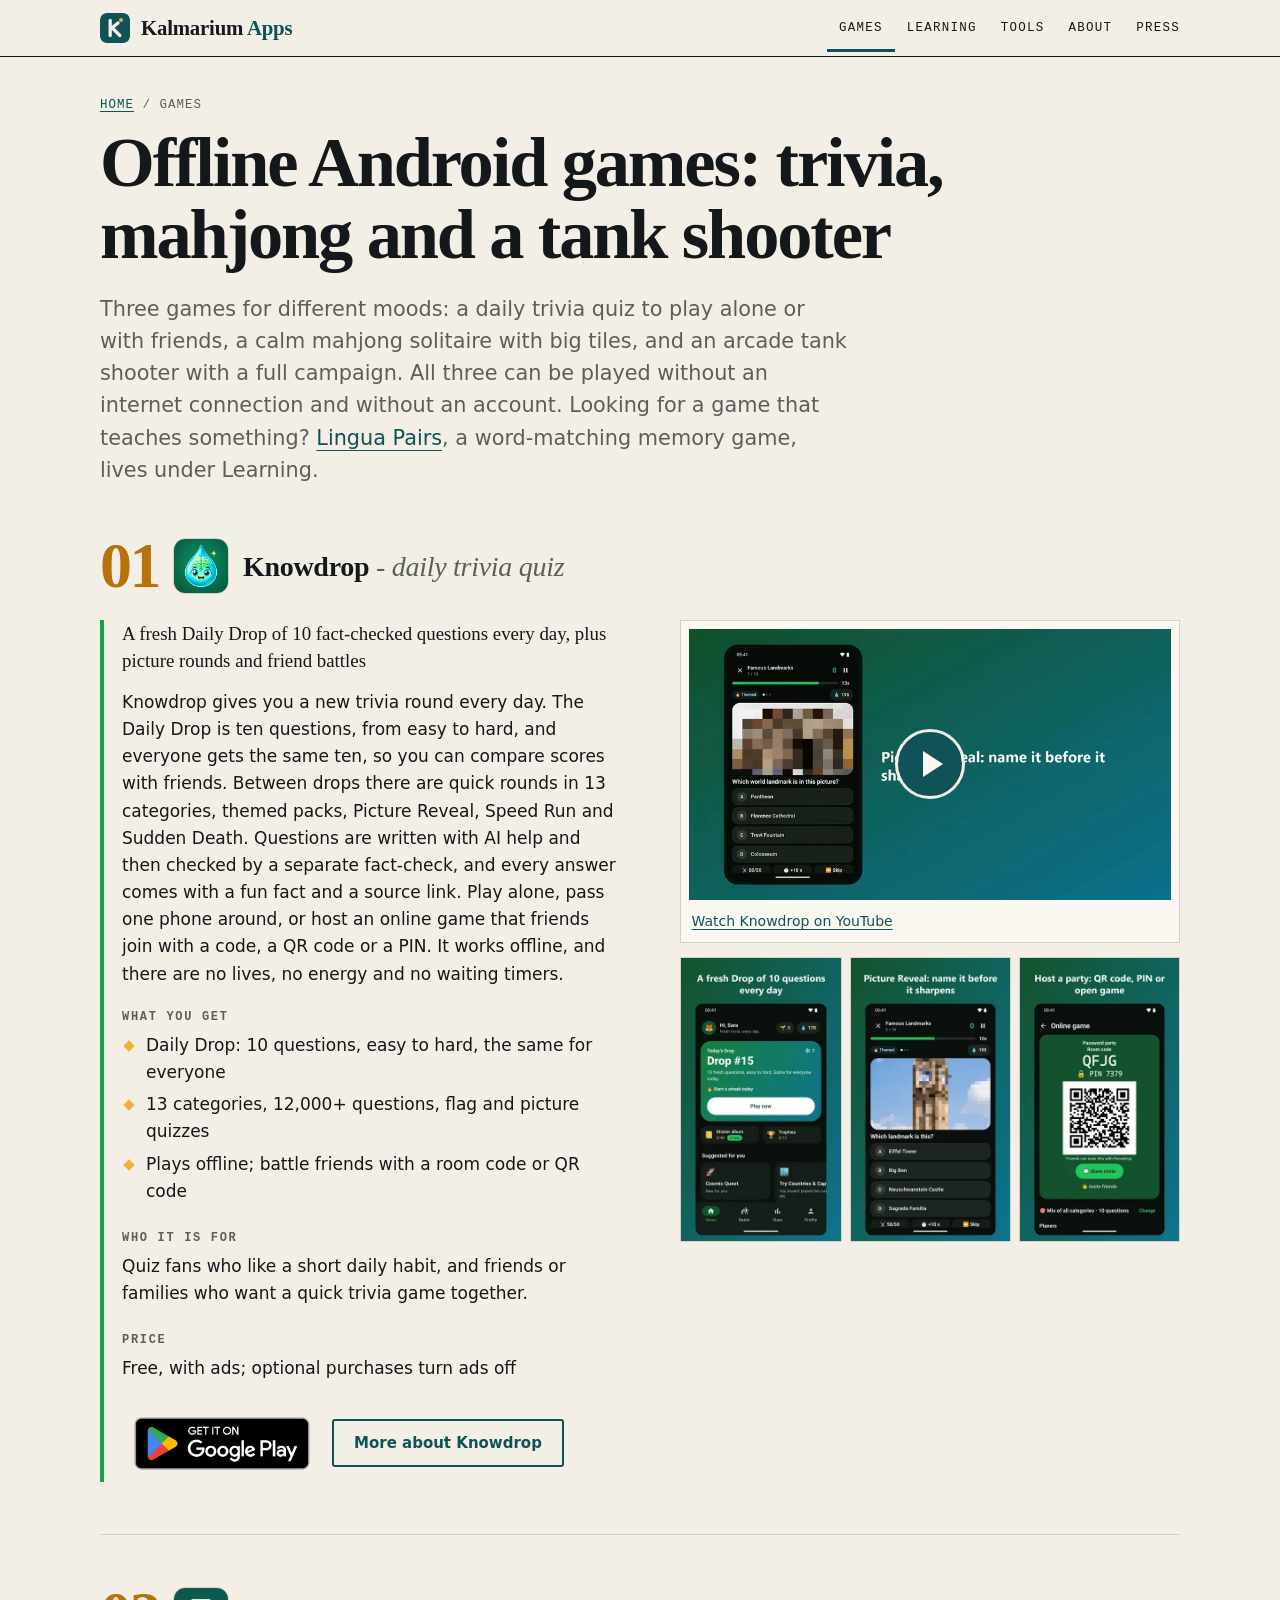
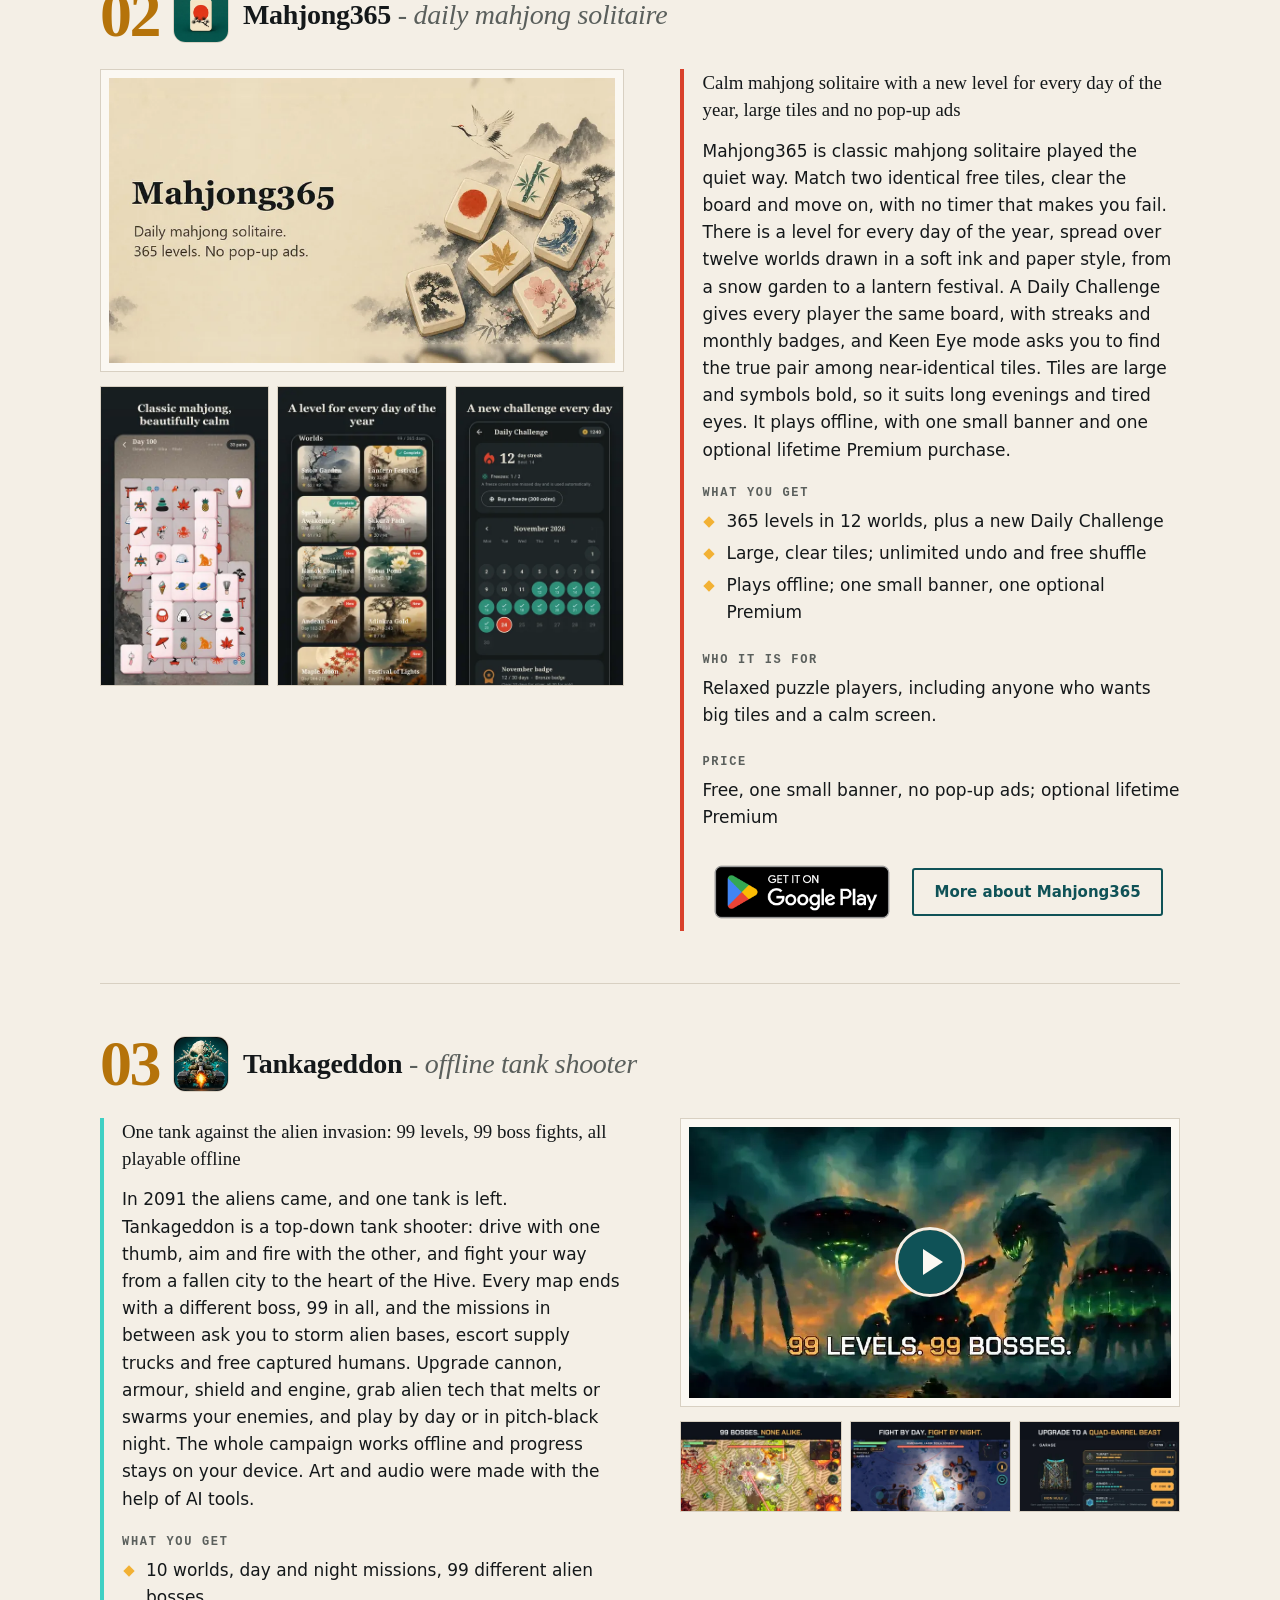
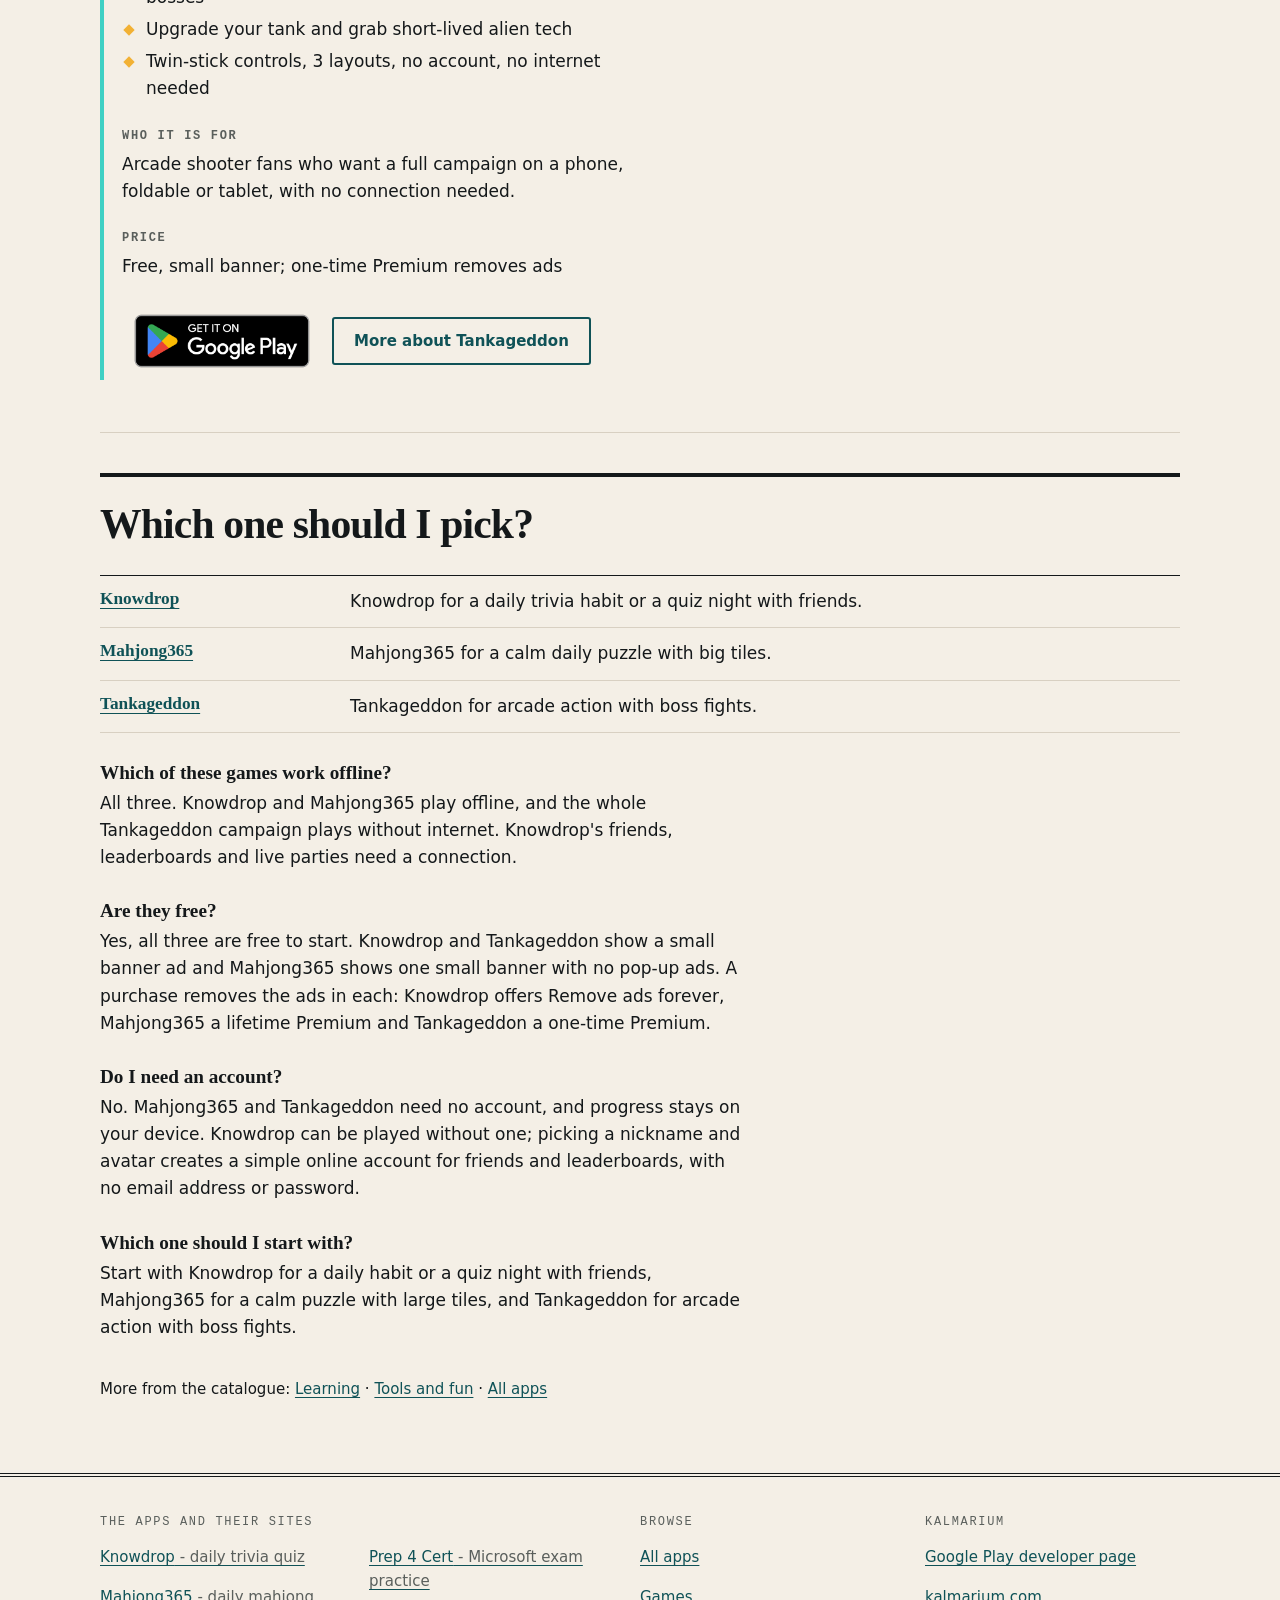
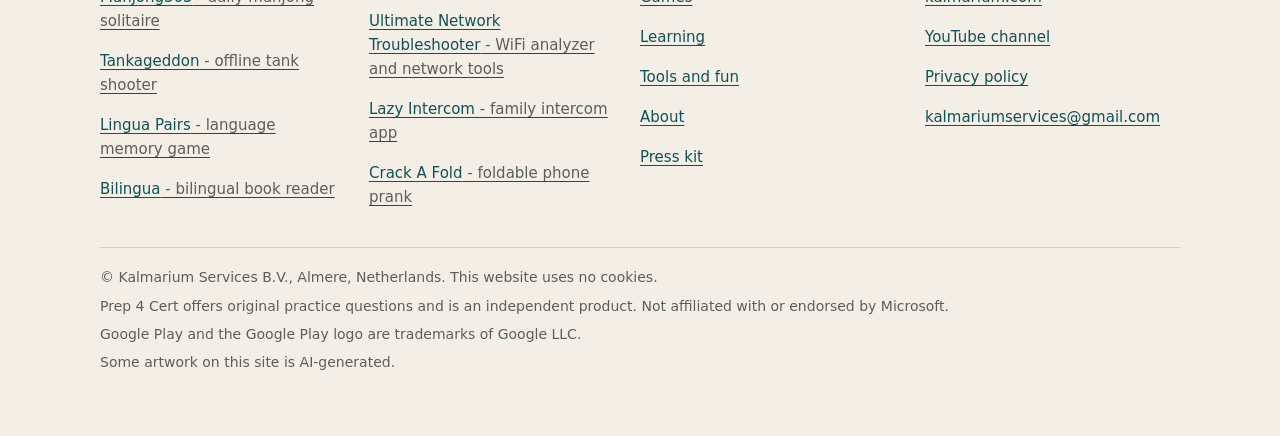
==== commit 2cc9011a: "seo: hub about and press pages, titles and metas, Organization and app JSON-LD ids, badge, sitemap v" ====
--- a/games/index.html
+++ b/games/index.html
@@ -4,7 +4,7 @@
 <meta charset="utf-8">
 <meta name="viewport" content="width=device-width, initial-scale=1">
 <title>Android Games by Kalmarium: Trivia, Mahjong, Tank Shooter</title>
-<meta name="description" content="Three Android games you can play offline: Knowdrop daily trivia quiz, Mahjong365 mahjong solitaire and Tankageddon, a tank shooter with 99 boss fights. Free to start.">
+<meta name="description" content="Three Android games you can play offline: Knowdrop trivia quiz, Mahjong365 solitaire and Tankageddon, a tank shooter with 99 boss fights.">
 <link rel="canonical" href="https://apps.kalmarium.com/games/">
 <meta name="theme-color" content="#F4EFE6" media="(prefers-color-scheme: light)">
 <meta name="theme-color" content="#0E1416" media="(prefers-color-scheme: dark)">
@@ -15,7 +15,7 @@
 <meta property="og:site_name" content="Kalmarium Apps">
 <meta property="og:locale" content="en_US">
 <meta property="og:title" content="Android Games by Kalmarium: Trivia, Mahjong, Tank Shooter">
-<meta property="og:description" content="Three Android games you can play offline: Knowdrop daily trivia quiz, Mahjong365 mahjong solitaire and Tankageddon, a tank shooter with 99 boss fights. Free to start.">
+<meta property="og:description" content="Three Android games you can play offline: Knowdrop trivia quiz, Mahjong365 solitaire and Tankageddon, a tank shooter with 99 boss fights.">
 <meta property="og:url" content="https://apps.kalmarium.com/games/">
 <meta property="og:image" content="https://apps.kalmarium.com/og.jpg">
 <meta property="og:image:width" content="1200">
@@ -23,10 +23,10 @@
 <meta property="og:image:alt" content="Kalmarium Apps: Android apps and games by Kalmarium Services">
 <meta name="twitter:card" content="summary_large_image">
 <meta name="twitter:title" content="Android Games by Kalmarium: Trivia, Mahjong, Tank Shooter">
-<meta name="twitter:description" content="Three Android games you can play offline: Knowdrop daily trivia quiz, Mahjong365 mahjong solitaire and Tankageddon, a tank shooter with 99 boss fights. Free to start.">
+<meta name="twitter:description" content="Three Android games you can play offline: Knowdrop trivia quiz, Mahjong365 solitaire and Tankageddon, a tank shooter with 99 boss fights.">
 <meta name="twitter:image" content="https://apps.kalmarium.com/og.jpg">
 <link rel="stylesheet" href="/assets/site.css">
-<script type="application/ld+json">{"@context":"https://schema.org","@graph":[{"@type":"Organization","@id":"https://apps.kalmarium.com/#org","name":"Kalmarium Services","legalName":"Kalmarium Services B.V.","url":"https://apps.kalmarium.com/","logo":"https://apps.kalmarium.com/brand/dev-icon-512.png","email":"kalmariumservices@gmail.com","address":{"@type":"PostalAddress","addressLocality":"Almere","addressCountry":"NL"},"sameAs":["https://play.google.com/store/apps/developer?id=Kalmarium+Services","https://www.youtube.com/@kalmariumservices","https://kalmarium.com"]},{"@type":"WebSite","@id":"https://apps.kalmarium.com/#website","name":"Kalmarium Apps","url":"https://apps.kalmarium.com/","publisher":{"@id":"https://apps.kalmarium.com/#org"},"inLanguage":"en"},{"@type":"BreadcrumbList","@id":"https://apps.kalmarium.com/games/#crumbs","itemListElement":[{"@type":"ListItem","position":1,"name":"Home","item":"https://apps.kalmarium.com/"},{"@type":"ListItem","position":2,"name":"Games","item":"https://apps.kalmarium.com/games/"}]},{"@type":"ItemList","@id":"https://apps.kalmarium.com/games/#list","itemListElement":[{"@type":"ListItem","position":1,"item":{"@type":"VideoGame","name":"Knowdrop","description":"A fresh Daily Drop of 10 fact-checked questions every day, plus picture rounds and friend battles","operatingSystem":"Android","applicationCategory":"GameApplication","url":"https://knowdrop.kalmarium.com/","installUrl":"https://play.google.com/store/apps/details?id=com.kalmarium.quizdrop&referrer=utm_source%3Dhub%26utm_medium%3Dgames","image":"https://apps.kalmarium.com/img/knowdrop/tile.webp","offers":{"@type":"Offer","price":"0","priceCurrency":"EUR"},"author":{"@id":"https://apps.kalmarium.com/#org"},"gamePlatform":"Android"}},{"@type":"ListItem","position":2,"item":{"@type":"VideoGame","name":"Mahjong365","description":"Calm mahjong solitaire with a new level for every day of the year, large tiles and no pop-up ads","operatingSystem":"Android","applicationCategory":"GameApplication","url":"https://gaborkalmar83.github.io/mahjong365-info/","installUrl":"https://play.google.com/store/apps/details?id=com.kalmarium.mahjong365&referrer=utm_source%3Dhub%26utm_medium%3Dgames","image":"https://apps.kalmarium.com/img/mahjong365/tile.webp","offers":{"@type":"Offer","price":"0","priceCurrency":"EUR"},"author":{"@id":"https://apps.kalmarium.com/#org"},"gamePlatform":"Android"}},{"@type":"ListItem","position":3,"item":{"@type":"VideoGame","name":"Tankageddon","description":"One tank against the alien invasion: 99 levels, 99 boss fights, all playable offline","operatingSystem":"Android","applicationCategory":"GameApplication","url":"https://tankageddon.kalmarium.com/","installUrl":"https://play.google.com/store/apps/details?id=com.kalmarium.tankageddon&referrer=utm_source%3Dhub%26utm_medium%3Dgames","image":"https://apps.kalmarium.com/img/tankageddon/tile.webp","offers":{"@type":"Offer","price":"0","priceCurrency":"EUR"},"author":{"@id":"https://apps.kalmarium.com/#org"},"gamePlatform":"Android"}}]},{"@type":"VideoObject","name":"Knowdrop: daily trivia quiz, trailer","description":"A short trailer for Knowdrop, the daily trivia quiz for Android: Picture Reveal, quick rounds, fun facts, 13 categories and games with friends.","thumbnailUrl":"https://apps.kalmarium.com/video/knowdrop-poster.webp","uploadDate":"2026-11-15","contentUrl":"https://apps.kalmarium.com/video/knowdrop.mp4","duration":"PT34S","width":1280,"height":720},{"@type":"VideoObject","name":"Tankageddon: offline tank shooter, trailer","description":"A 60 second trailer for Tankageddon: the alien invasion, 99 bosses, 10 worlds and the last tank on Earth.","thumbnailUrl":"https://apps.kalmarium.com/video/tankageddon-poster.webp","uploadDate":"2026-11-20","contentUrl":"https://apps.kalmarium.com/video/tankageddon.mp4","duration":"PT60S","width":1280,"height":720},{"@type":"FAQPage","@id":"https://apps.kalmarium.com/games/#faq","mainEntity":[{"@type":"Question","name":"Which of these games work offline?","acceptedAnswer":{"@type":"Answer","text":"All three. Knowdrop and Mahjong365 play offline, and the whole Tankageddon campaign plays without internet. Knowdrop's friends, leaderboards and live parties need a connection."}},{"@type":"Question","name":"Are they free?","acceptedAnswer":{"@type":"Answer","text":"Yes, all three are free to start. Knowdrop and Tankageddon show a small banner ad and Mahjong365 shows one small banner with no pop-up ads. A purchase removes the ads in each: Knowdrop offers Remove ads forever, Mahjong365 a lifetime Premium and Tankageddon a one-time Premium."}},{"@type":"Question","name":"Do I need an account?","acceptedAnswer":{"@type":"Answer","text":"No. Mahjong365 and Tankageddon need no account, and progress stays on your device. Knowdrop can be played without one; picking a nickname and avatar creates a simple online account for friends and leaderboards, with no email address or password."}},{"@type":"Question","name":"Which one should I start with?","acceptedAnswer":{"@type":"Answer","text":"Start with Knowdrop for a daily habit or a quiz night with friends, Mahjong365 for a calm puzzle with large tiles, and Tankageddon for arcade action with boss fights."}}]}]}</script>
+<script type="application/ld+json">{"@context":"https://schema.org","@graph":[{"@type":"Organization","@id":"https://apps.kalmarium.com/#org","name":"Kalmarium Services","legalName":"Kalmarium Services B.V.","alternateName":["Kalmarium","Kalmarium Apps"],"url":"https://apps.kalmarium.com/","logo":"https://apps.kalmarium.com/brand/dev-icon-512.png","email":"kalmariumservices@gmail.com","description":"Independent studio in Almere, the Netherlands, making Android apps and games for Google Play.","contactPoint":{"@type":"ContactPoint","email":"kalmariumservices@gmail.com","contactType":"customer support"},"address":{"@type":"PostalAddress","addressLocality":"Almere","addressCountry":"NL"},"sameAs":["https://play.google.com/store/apps/developer?id=Kalmarium+Services","https://www.youtube.com/@kalmariumservices","https://kalmarium.com"]},{"@type":"WebSite","@id":"https://apps.kalmarium.com/#website","name":"Kalmarium Apps","url":"https://apps.kalmarium.com/","publisher":{"@id":"https://apps.kalmarium.com/#org"},"inLanguage":"en"},{"@type":"BreadcrumbList","@id":"https://apps.kalmarium.com/games/#crumbs","itemListElement":[{"@type":"ListItem","position":1,"name":"Home","item":"https://apps.kalmarium.com/"},{"@type":"ListItem","position":2,"name":"Games","item":"https://apps.kalmarium.com/games/"}]},{"@type":"ItemList","@id":"https://apps.kalmarium.com/games/#list","numberOfItems":3,"itemListElement":[{"@type":"ListItem","position":1,"item":{"@type":"VideoGame","@id":"https://knowdrop.kalmarium.com/#app","name":"Knowdrop","description":"A fresh Daily Drop of 10 fact-checked questions every day, plus picture rounds and friend battles","operatingSystem":"Android","applicationCategory":"GameApplication","url":"https://knowdrop.kalmarium.com/","installUrl":"https://play.google.com/store/apps/details?id=com.kalmarium.quizdrop&referrer=utm_source%3Dhub%26utm_medium%3Dgames","image":"https://apps.kalmarium.com/img/knowdrop/tile.webp","offers":{"@type":"Offer","price":"0","priceCurrency":"EUR"},"author":{"@id":"https://apps.kalmarium.com/#org"},"publisher":{"@id":"https://apps.kalmarium.com/#org"},"sameAs":["https://play.google.com/store/apps/details?id=com.kalmarium.quizdrop"],"gamePlatform":"Android"}},{"@type":"ListItem","position":2,"item":{"@type":"VideoGame","@id":"https://mahjong365.kalmarium.com/#app","name":"Mahjong365","description":"Calm mahjong solitaire with a new level for every day of the year, large tiles and no pop-up ads","operatingSystem":"Android","applicationCategory":"GameApplication","url":"https://mahjong365.kalmarium.com/","installUrl":"https://play.google.com/store/apps/details?id=com.kalmarium.mahjong365&referrer=utm_source%3Dhub%26utm_medium%3Dgames","image":"https://apps.kalmarium.com/img/mahjong365/tile.webp","offers":{"@type":"Offer","price":"0","priceCurrency":"EUR"},"author":{"@id":"https://apps.kalmarium.com/#org"},"publisher":{"@id":"https://apps.kalmarium.com/#org"},"sameAs":["https://play.google.com/store/apps/details?id=com.kalmarium.mahjong365"],"gamePlatform":"Android"}},{"@type":"ListItem","position":3,"item":{"@type":"VideoGame","@id":"https://tankageddon.kalmarium.com/#app","name":"Tankageddon","description":"One tank against the alien invasion: 99 levels, 99 boss fights, all playable offline","operatingSystem":"Android","applicationCategory":"GameApplication","url":"https://tankageddon.kalmarium.com/","installUrl":"https://play.google.com/store/apps/details?id=com.kalmarium.tankageddon&referrer=utm_source%3Dhub%26utm_medium%3Dgames","image":"https://apps.kalmarium.com/img/tankageddon/tile.webp","offers":{"@type":"Offer","price":"0","priceCurrency":"EUR"},"author":{"@id":"https://apps.kalmarium.com/#org"},"publisher":{"@id":"https://apps.kalmarium.com/#org"},"sameAs":["https://play.google.com/store/apps/details?id=com.kalmarium.tankageddon"],"gamePlatform":"Android"}}]},{"@type":"VideoObject","name":"Knowdrop: daily trivia quiz, trailer","description":"A short trailer for Knowdrop, the daily trivia quiz for Android: Picture Reveal, quick rounds, fun facts, 13 categories and games with friends.","thumbnailUrl":"https://apps.kalmarium.com/video/knowdrop-poster.webp","uploadDate":"2026-11-15","contentUrl":"https://apps.kalmarium.com/video/knowdrop.mp4","duration":"PT34S","width":1280,"height":720},{"@type":"VideoObject","name":"Tankageddon: offline tank shooter, trailer","description":"A 60 second trailer for Tankageddon: the alien invasion, 99 bosses, 10 worlds and the last tank on Earth.","thumbnailUrl":"https://apps.kalmarium.com/video/tankageddon-poster.webp","uploadDate":"2026-11-20","contentUrl":"https://apps.kalmarium.com/video/tankageddon.mp4","duration":"PT60S","width":1280,"height":720},{"@type":"FAQPage","@id":"https://apps.kalmarium.com/games/#faq","mainEntity":[{"@type":"Question","name":"Which of these games work offline?","acceptedAnswer":{"@type":"Answer","text":"All three. Knowdrop and Mahjong365 play offline, and the whole Tankageddon campaign plays without internet. Knowdrop's friends, leaderboards and live parties need a connection."}},{"@type":"Question","name":"Are they free?","acceptedAnswer":{"@type":"Answer","text":"Yes, all three are free to start. Knowdrop and Tankageddon show a small banner ad and Mahjong365 shows one small banner with no pop-up ads. A purchase removes the ads in each: Knowdrop offers Remove ads forever, Mahjong365 a lifetime Premium and Tankageddon a one-time Premium."}},{"@type":"Question","name":"Do I need an account?","acceptedAnswer":{"@type":"Answer","text":"No. Mahjong365 and Tankageddon need no account, and progress stays on your device. Knowdrop can be played without one; picking a nickname and avatar creates a simple online account for friends and leaderboards, with no email address or password."}},{"@type":"Question","name":"Which one should I start with?","acceptedAnswer":{"@type":"Answer","text":"Start with Knowdrop for a daily habit or a quiz night with friends, Mahjong365 for a calm puzzle with large tiles, and Tankageddon for arcade action with boss fights."}}]}]}</script>
 <script defer src="/assets/site.js"></script>
 <script defer src="https://overwatch.kalmarium.com/h.js" data-app="kalmarium-hub"></script>
 </head>
@@ -34,7 +34,7 @@
 <a class="skip" href="#main">Skip to content</a>
 <header class="mast"><div class="wrap bar">
 <a class="brand" href="/"><img src="/assets/logo.svg" width="30" height="30" alt="Kalmarium logo"><span>Kalmarium <i>Apps</i></span></a>
-<nav aria-label="Main"><ul><li><a href="/games/" aria-current="page">Games</a></li><li><a href="/learning/">Learning</a></li><li><a href="/tools/">Tools</a></li><li><a href="/#about">About</a></li></ul></nav>
+<nav aria-label="Main"><ul><li><a href="/games/" aria-current="page">Games</a></li><li><a href="/learning/">Learning</a></li><li><a href="/tools/">Tools</a></li><li><a href="/about/">About</a></li><li><a href="/press/">Press</a></li></ul></nav>
 </div></header>
 <main id="main">
 <div class="wrap phead">
@@ -57,13 +57,13 @@
 <h3>Price</h3>
 <p>Free, with ads; optional purchases turn ads off</p>
 
-<div class="btns"><a class="btn play" href="https://play.google.com/store/apps/details?id=com.kalmarium.quizdrop&amp;referrer=utm_source%3Dhub%26utm_medium%3Dgames" rel="noopener" aria-label="Get it on Google Play: Knowdrop">Get it on Google Play</a><a class="btn alt" href="https://knowdrop.kalmarium.com/?utm_source=hub&amp;utm_medium=games" aria-label="More about Knowdrop, the daily trivia quiz, on its own website">More about Knowdrop</a></div>
+<div class="btns"><a class="play-badge" href="https://play.google.com/store/apps/details?id=com.kalmarium.quizdrop&amp;referrer=utm_source%3Dhub%26utm_medium%3Dgames" rel="noopener" aria-label="Get it on Google Play: Knowdrop"><img src="/img/google-play-badge.png" width="646" height="250" alt="Get it on Google Play" loading="lazy" decoding="async"></a><a class="btn alt" href="https://knowdrop.kalmarium.com/?utm_source=hub&amp;utm_medium=games" aria-label="More about Knowdrop, the daily trivia quiz, on its own website">More about Knowdrop</a></div>
 </div>
 <div class="media"><figure class="tile"><a class="vid" href="/video/knowdrop.mp4" data-video="Play video: Knowdrop: daily trivia quiz, trailer" aria-label="Play video: Knowdrop: daily trivia quiz, trailer"><img src="/video/knowdrop-poster.webp" width="800" height="450" alt="Knowdrop logo, a smiling water drop with a green brain, with the line Fresh trivia, every day and a collage of quiz pictures" loading="lazy" decoding="async"><span class="play" aria-hidden="true"><i></i></span></a><figcaption><a href="https://www.youtube.com/watch?v=GaIAvPnITpM">Watch Knowdrop on YouTube</a></figcaption></figure><div class="shots"><img src="/img/knowdrop/shot-1.webp" width="360" height="640" alt="Knowdrop home screen with today&#x27;s Daily Drop and a Play now button" loading="lazy" decoding="async"><img src="/img/knowdrop/shot-2.webp" width="360" height="640" alt="A Picture Reveal question showing a pixelated landmark with four answer options" loading="lazy" decoding="async"><img src="/img/knowdrop/shot-3.webp" width="360" height="640" alt="Hosting an online Knowdrop game with a room code, a PIN and a QR code" loading="lazy" decoding="async"></div></div>
 </div>
 </article>
 <article class="deep flip" id="mahjong365" aria-labelledby="mahjong365-h" style="--a:#D9412B">
-<header class="dh"><p class="no" aria-hidden="true">02</p><img src="/img/mahjong365/icon.webp" width="56" height="56" alt="Mahjong365 app icon" loading="lazy" decoding="async"><h2 id="mahjong365-h"><a href="https://gaborkalmar83.github.io/mahjong365-info/?utm_source=hub&amp;utm_medium=games">Mahjong365<span class="d"> - daily mahjong solitaire</span></a></h2></header>
+<header class="dh"><p class="no" aria-hidden="true">02</p><img src="/img/mahjong365/icon.webp" width="56" height="56" alt="Mahjong365 app icon" loading="lazy" decoding="async"><h2 id="mahjong365-h"><a href="https://mahjong365.kalmarium.com/?utm_source=hub&amp;utm_medium=games">Mahjong365<span class="d"> - daily mahjong solitaire</span></a></h2></header>
 <div class="dgrid">
 <div class="txt">
 <p class="hook">Calm mahjong solitaire with a new level for every day of the year, large tiles and no pop-up ads</p>
@@ -75,7 +75,7 @@
 <h3>Price</h3>
 <p>Free, one small banner, no pop-up ads; optional lifetime Premium</p>
 
-<div class="btns"><a class="btn play" href="https://play.google.com/store/apps/details?id=com.kalmarium.mahjong365&amp;referrer=utm_source%3Dhub%26utm_medium%3Dgames" rel="noopener" aria-label="Get it on Google Play: Mahjong365">Get it on Google Play</a><a class="btn alt" href="https://gaborkalmar83.github.io/mahjong365-info/?utm_source=hub&amp;utm_medium=games" aria-label="More about Mahjong365, the daily mahjong solitaire, on its own website">More about Mahjong365</a></div>
+<div class="btns"><a class="play-badge" href="https://play.google.com/store/apps/details?id=com.kalmarium.mahjong365&amp;referrer=utm_source%3Dhub%26utm_medium%3Dgames" rel="noopener" aria-label="Get it on Google Play: Mahjong365"><img src="/img/google-play-badge.png" width="646" height="250" alt="Get it on Google Play" loading="lazy" decoding="async"></a><a class="btn alt" href="https://mahjong365.kalmarium.com/?utm_source=hub&amp;utm_medium=games" aria-label="More about Mahjong365, the daily mahjong solitaire, on its own website">More about Mahjong365</a></div>
 </div>
 <div class="media"><figure class="tile"><img src="/img/mahjong365/tile.webp" width="800" height="450" alt="Mahjong365 title on a cream ink-wash background beside five mahjong tiles with plants, a sun and a wave" loading="lazy" decoding="async"></figure><div class="shots"><img src="/img/mahjong365/shot-1.webp" width="360" height="640" alt="A Mahjong365 board of large mahjong tiles on day 100" loading="lazy" decoding="async"><img src="/img/mahjong365/shot-2.webp" width="360" height="640" alt="The Mahjong365 world list with ink-wash pictures such as Snow Garden and Lantern Festival" loading="lazy" decoding="async"><img src="/img/mahjong365/shot-3.webp" width="360" height="640" alt="The Daily Challenge screen with a streak counter and a calendar" loading="lazy" decoding="async"></div></div>
 </div>
@@ -93,7 +93,7 @@
 <h3>Price</h3>
 <p>Free, small banner; one-time Premium removes ads</p>
 
-<div class="btns"><a class="btn play" href="https://play.google.com/store/apps/details?id=com.kalmarium.tankageddon&amp;referrer=utm_source%3Dhub%26utm_medium%3Dgames" rel="noopener" aria-label="Get it on Google Play: Tankageddon">Get it on Google Play</a><a class="btn alt" href="https://tankageddon.kalmarium.com/?utm_source=hub&amp;utm_medium=games" aria-label="More about Tankageddon, the offline tank shooter, on its own website">More about Tankageddon</a></div>
+<div class="btns"><a class="play-badge" href="https://play.google.com/store/apps/details?id=com.kalmarium.tankageddon&amp;referrer=utm_source%3Dhub%26utm_medium%3Dgames" rel="noopener" aria-label="Get it on Google Play: Tankageddon"><img src="/img/google-play-badge.png" width="646" height="250" alt="Get it on Google Play" loading="lazy" decoding="async"></a><a class="btn alt" href="https://tankageddon.kalmarium.com/?utm_source=hub&amp;utm_medium=games" aria-label="More about Tankageddon, the offline tank shooter, on its own website">More about Tankageddon</a></div>
 </div>
 <div class="media"><figure class="tile"><a class="vid" href="/video/tankageddon.mp4" data-video="Play video: Tankageddon: offline tank shooter, trailer" aria-label="Play video: Tankageddon: offline tank shooter, trailer"><img src="/video/tankageddon-poster.webp" width="800" height="450" alt="A lone tank fires at an alien mothership above a burning ruined city" loading="lazy" decoding="async"><span class="play" aria-hidden="true"><i></i></span></a></figure><div class="shots"><img src="/img/tankageddon/shot-1.webp" width="360" height="202" alt="Tankageddon boss fight with the tank firing at a giant alien boss" loading="lazy" decoding="async"><img src="/img/tankageddon/shot-2.webp" width="360" height="202" alt="A night mission in Tankageddon lit by the tank&#x27;s headlights" loading="lazy" decoding="async"><img src="/img/tankageddon/shot-3.webp" width="360" height="202" alt="The Tankageddon garage screen with tank upgrades from one barrel to four" loading="lazy" decoding="async"></div></div>
 </div>
@@ -115,8 +115,8 @@
 </main>
 <footer class="foot"><div class="wrap">
 <div class="fcols">
-<nav class="apps" aria-label="App websites"><p class="fh">The apps and their sites</p><ul><li><a href="https://knowdrop.kalmarium.com/?utm_source=hub&amp;utm_medium=games">Knowdrop<span>&nbsp;- daily trivia quiz</span></a></li><li><a href="https://gaborkalmar83.github.io/mahjong365-info/?utm_source=hub&amp;utm_medium=games">Mahjong365<span>&nbsp;- daily mahjong solitaire</span></a></li><li><a href="https://tankageddon.kalmarium.com/?utm_source=hub&amp;utm_medium=games">Tankageddon<span>&nbsp;- offline tank shooter</span></a></li><li><a href="https://lingua.kalmarium.com/?utm_source=hub&amp;utm_medium=games">Lingua Pairs<span>&nbsp;- language memory game</span></a></li><li><a href="https://bilingua.kalmarium.com/?utm_source=hub&amp;utm_medium=games">Bilingua<span>&nbsp;- bilingual book reader</span></a></li><li><a href="https://prep4cert.kalmarium.com/?utm_source=hub&amp;utm_medium=games">Prep 4 Cert<span>&nbsp;- Microsoft exam practice</span></a></li><li><a href="https://netcheck.kalmarium.com/?utm_source=hub&amp;utm_medium=games">Ultimate Network Troubleshooter<span>&nbsp;- WiFi analyzer and network tools</span></a></li><li><a href="https://intercom.kalmarium.com/?utm_source=hub&amp;utm_medium=games">Lazy Intercom<span>&nbsp;- family intercom app</span></a></li><li><a href="https://crackafold.kalmarium.com/?utm_source=hub&amp;utm_medium=games">Crack A Fold<span>&nbsp;- foldable phone prank</span></a></li></ul></nav>
-<nav aria-label="Browse"><p class="fh">Browse</p><ul><li><a href="/">All apps</a></li><li><a href="/games/">Games</a></li><li><a href="/learning/">Learning</a></li><li><a href="/tools/">Tools and fun</a></li><li><a href="/#about">About</a></li></ul></nav>
+<nav class="apps" aria-label="App websites"><p class="fh">The apps and their sites</p><ul><li><a href="https://knowdrop.kalmarium.com/?utm_source=hub&amp;utm_medium=games">Knowdrop<span>&nbsp;- daily trivia quiz</span></a></li><li><a href="https://mahjong365.kalmarium.com/?utm_source=hub&amp;utm_medium=games">Mahjong365<span>&nbsp;- daily mahjong solitaire</span></a></li><li><a href="https://tankageddon.kalmarium.com/?utm_source=hub&amp;utm_medium=games">Tankageddon<span>&nbsp;- offline tank shooter</span></a></li><li><a href="https://lingua.kalmarium.com/?utm_source=hub&amp;utm_medium=games">Lingua Pairs<span>&nbsp;- language memory game</span></a></li><li><a href="https://bilingua.kalmarium.com/?utm_source=hub&amp;utm_medium=games">Bilingua<span>&nbsp;- bilingual book reader</span></a></li><li><a href="https://prep4cert.kalmarium.com/?utm_source=hub&amp;utm_medium=games">Prep 4 Cert<span>&nbsp;- Microsoft exam practice</span></a></li><li><a href="https://netcheck.kalmarium.com/?utm_source=hub&amp;utm_medium=games">Ultimate Network Troubleshooter<span>&nbsp;- WiFi analyzer and network tools</span></a></li><li><a href="https://intercom.kalmarium.com/?utm_source=hub&amp;utm_medium=games">Lazy Intercom<span>&nbsp;- family intercom app</span></a></li><li><a href="https://crackafold.kalmarium.com/?utm_source=hub&amp;utm_medium=games">Crack A Fold<span>&nbsp;- foldable phone prank</span></a></li></ul></nav>
+<nav aria-label="Browse"><p class="fh">Browse</p><ul><li><a href="/">All apps</a></li><li><a href="/games/">Games</a></li><li><a href="/learning/">Learning</a></li><li><a href="/tools/">Tools and fun</a></li><li><a href="/about/">About</a></li><li><a href="/press/">Press kit</a></li></ul></nav>
 <nav aria-label="Kalmarium"><p class="fh">Kalmarium</p><ul><li><a href="https://play.google.com/store/apps/developer?id=Kalmarium+Services">Google Play developer page</a></li><li><a href="https://kalmarium.com">kalmarium.com</a></li><li><a href="https://www.youtube.com/@kalmariumservices">YouTube channel</a></li><li><a href="/privacy-policy.html">Privacy policy</a></li><li><a href="mailto:kalmariumservices@gmail.com">kalmariumservices@gmail.com</a></li></ul></nav>
 </div>
 <div class="legal"><p>&copy; Kalmarium Services B.V., Almere, Netherlands. This website uses no cookies.</p><p>Prep 4 Cert offers original practice questions and is an independent product. Not affiliated with or endorsed by Microsoft.</p><p>Google Play and the Google Play logo are trademarks of Google LLC.</p><p>Some artwork on this site is AI-generated.</p></div>
--- a/assets/site.css
+++ b/assets/site.css
@@ -67,14 +67,15 @@
 .spec{margin:18px 0 0;border-top:1px solid var(--ink)}
 .spec div{display:grid;grid-template-columns:84px 1fr;gap:12px;padding:9px 0;border-bottom:1px solid var(--line)}
 .spec dt{font:400 11.5px/1.7 var(--mono);letter-spacing:.12em;text-transform:uppercase;color:var(--muted)}
-.spec dd{margin:0;font-size:15px;line-height:1.5}
+.spec dd{margin:0;font-size:15px;line-height:1.5;overflow-wrap:anywhere}
 .note{margin:12px 0 0;font-size:14px;color:var(--muted)}
-.btns{display:flex;flex-wrap:wrap;gap:10px;margin-top:22px}
+.btns{display:flex;flex-wrap:wrap;align-items:center;gap:10px;margin-top:22px}
 .btn{display:inline-flex;align-items:center;justify-content:center;gap:10px;min-height:48px;padding:0 20px;border:2px solid var(--brand);border-radius:3px;background:var(--brand);color:var(--on-brand);font:600 15px/1.2 var(--sans);text-decoration:none;transition:transform .12s,background-color .12s,color .12s}
 .btn:hover{transform:translateY(-2px);text-decoration:none}
 .btn.alt{background:transparent;color:var(--brand)}
 .btn.alt:hover{background:var(--brand);color:var(--on-brand)}
-.btn.play::before{content:"";width:11px;height:14px;background:currentColor;clip-path:polygon(0 0,100% 50%,0 100%)}
+.play-badge{display:inline-flex}
+.play-badge img{width:200px;height:auto}
 .tile{margin:0;padding:8px;background:var(--surface);border:1px solid var(--line)}
 .tile figcaption{padding:10px 2px 2px;font-size:14px}
 .tile>img,.tile>.vid>img{width:100%;aspect-ratio:16/9;object-fit:cover;background:var(--line)}
@@ -148,6 +149,11 @@
 .doc h1{font-size:clamp(2.2rem,6vw,3.6rem)}
 .doc h2{margin:34px 0 8px;font-size:1.45rem}
 .doc .lede{margin-bottom:26px}
+.doc.wide{max-width:1120px}
+.wide p,.wide ul{max-width:42em}
+.tbl{width:100%;margin:8px 0 0;border-collapse:collapse;font-size:15px}
+.tbl th,.tbl td{padding:10px 12px 10px 0;text-align:left;vertical-align:top;border-bottom:1px solid var(--line)}
+.tbl thead th{font:400 11.5px/1.7 var(--mono);letter-spacing:.12em;text-transform:uppercase;color:var(--muted);border-bottom-color:var(--ink)}
 
 @media (min-width:600px){
 .band ol{grid-template-columns:1fr 1fr;column-gap:36px}
@@ -171,6 +177,7 @@
 .deep.flip .media{order:-1}
 .foot li a{padding:8px 0}
 }
+@media (max-width:699px){.tbl thead{display:none}.tbl tr,.tbl th,.tbl td{display:block}.tbl tr{padding:10px 0;border-bottom:1px solid var(--line)}.tbl th,.tbl td{padding:2px 0;border:0}.tbl td::before{content:attr(data-l) ": ";font:400 11.5px/1 var(--mono);letter-spacing:.08em;text-transform:uppercase;color:var(--muted)}}
 @media (max-width:380px){.btn{width:100%}.strip a{font-size:12px}}
 @media (prefers-reduced-motion:reduce){html{scroll-behavior:auto}*,*::before,*::after{transition:none!important;animation:none!important}.btn:hover,.vid:hover .play i{transform:none}}
 @media print{.mast nav,.ruler,.btns,.strip,.skip{display:none}body{background:#fff;color:#000}}
